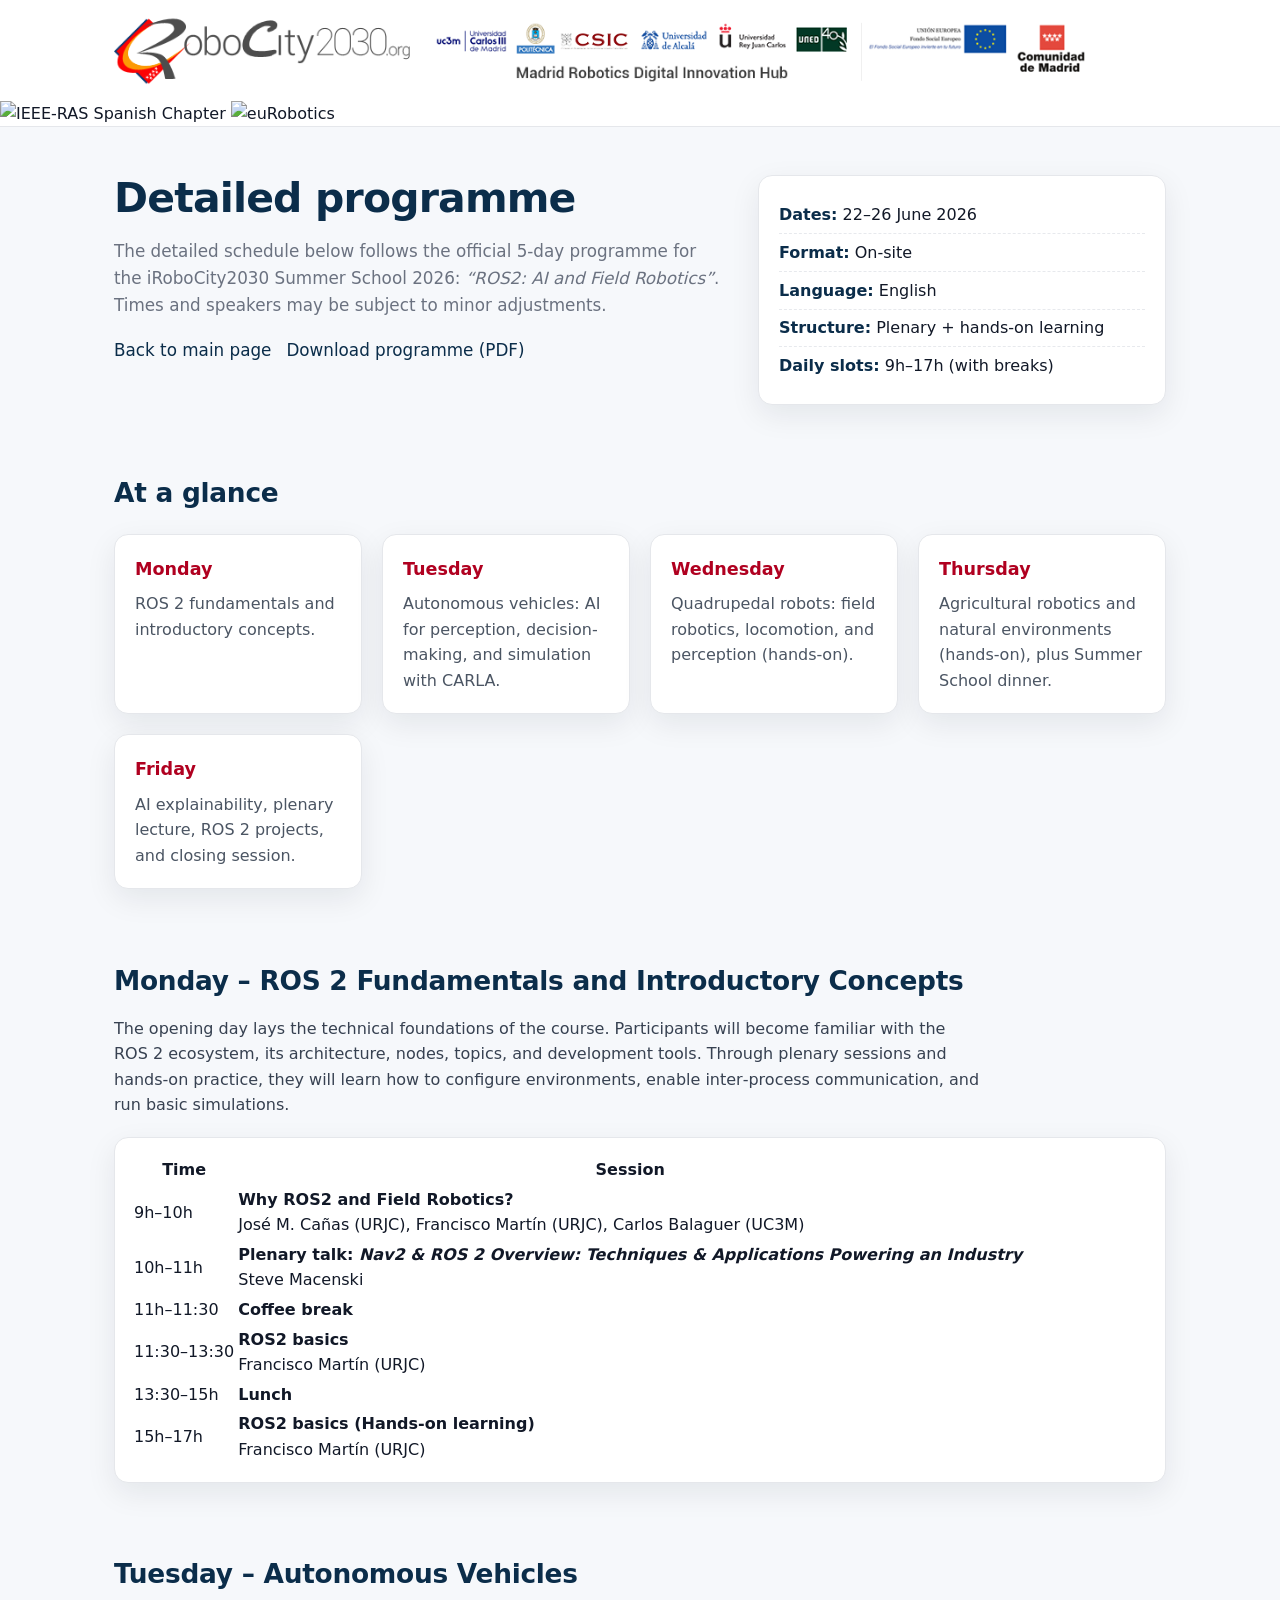
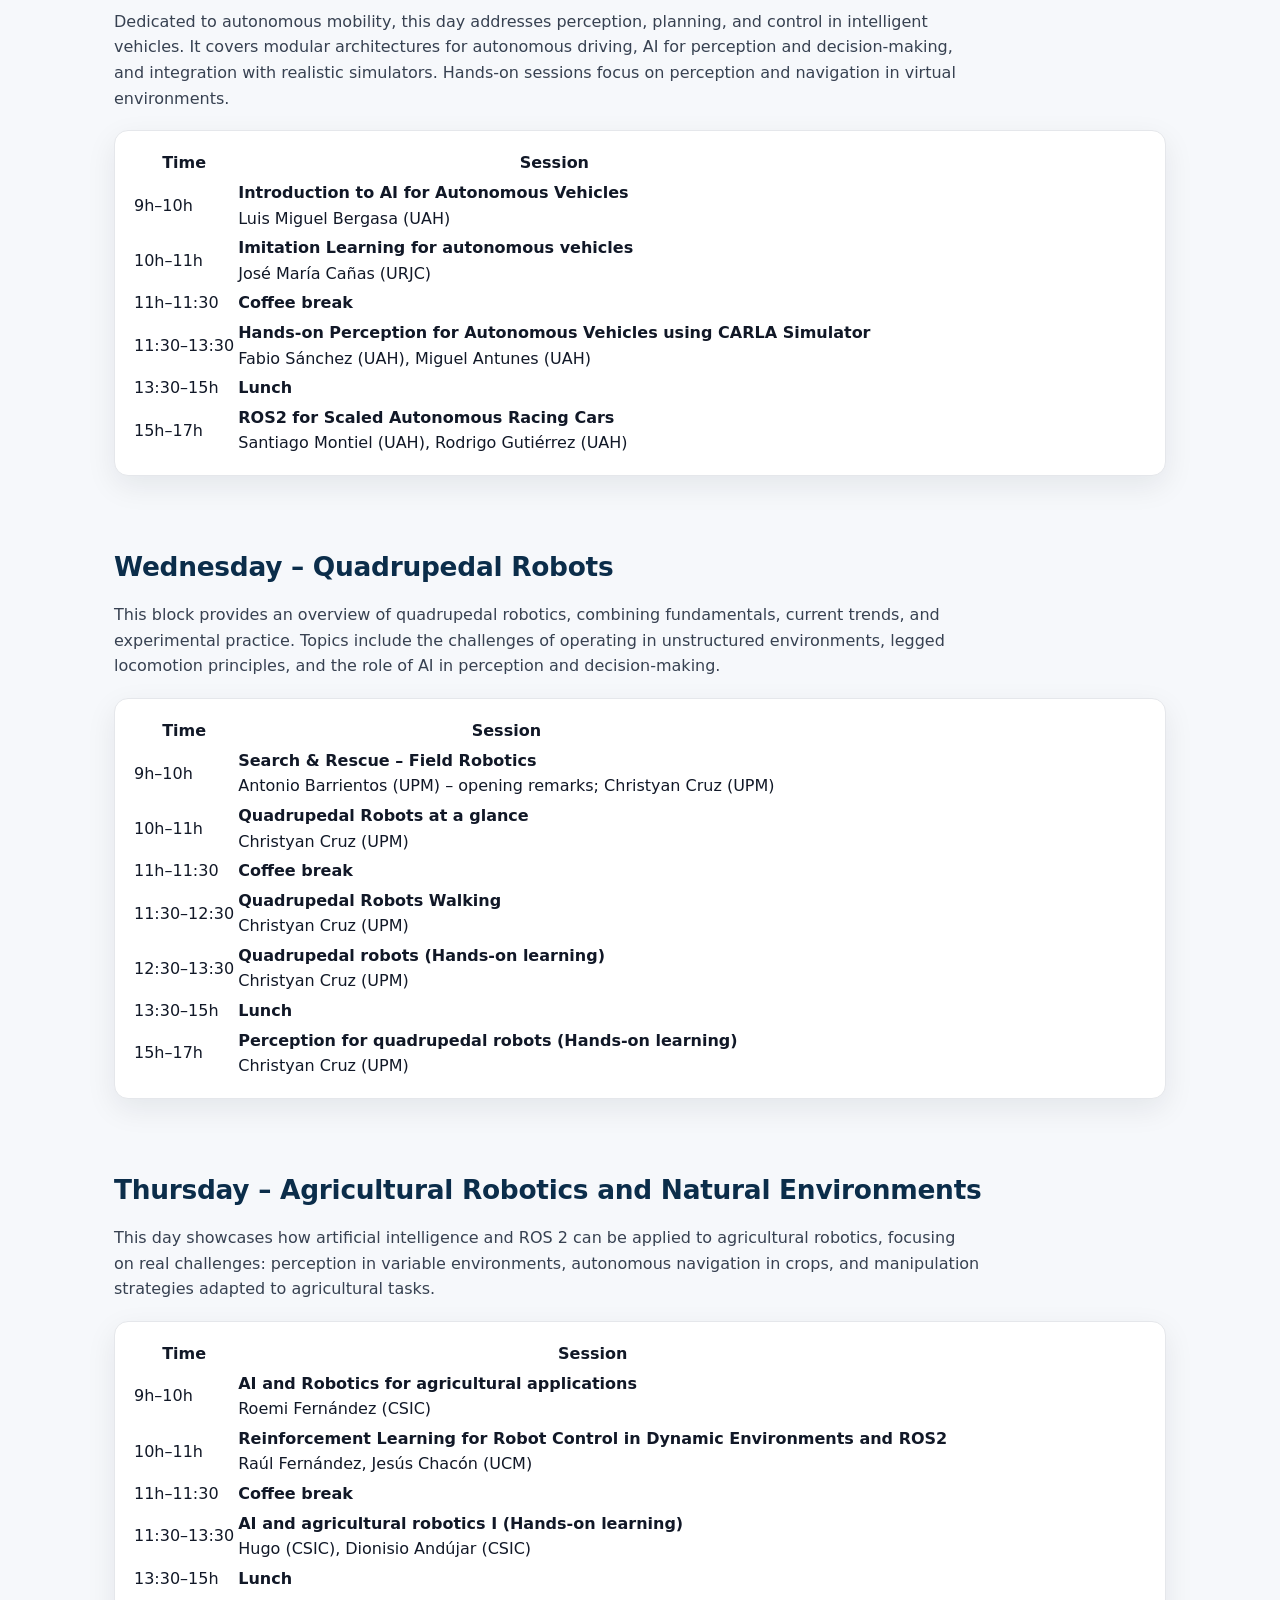
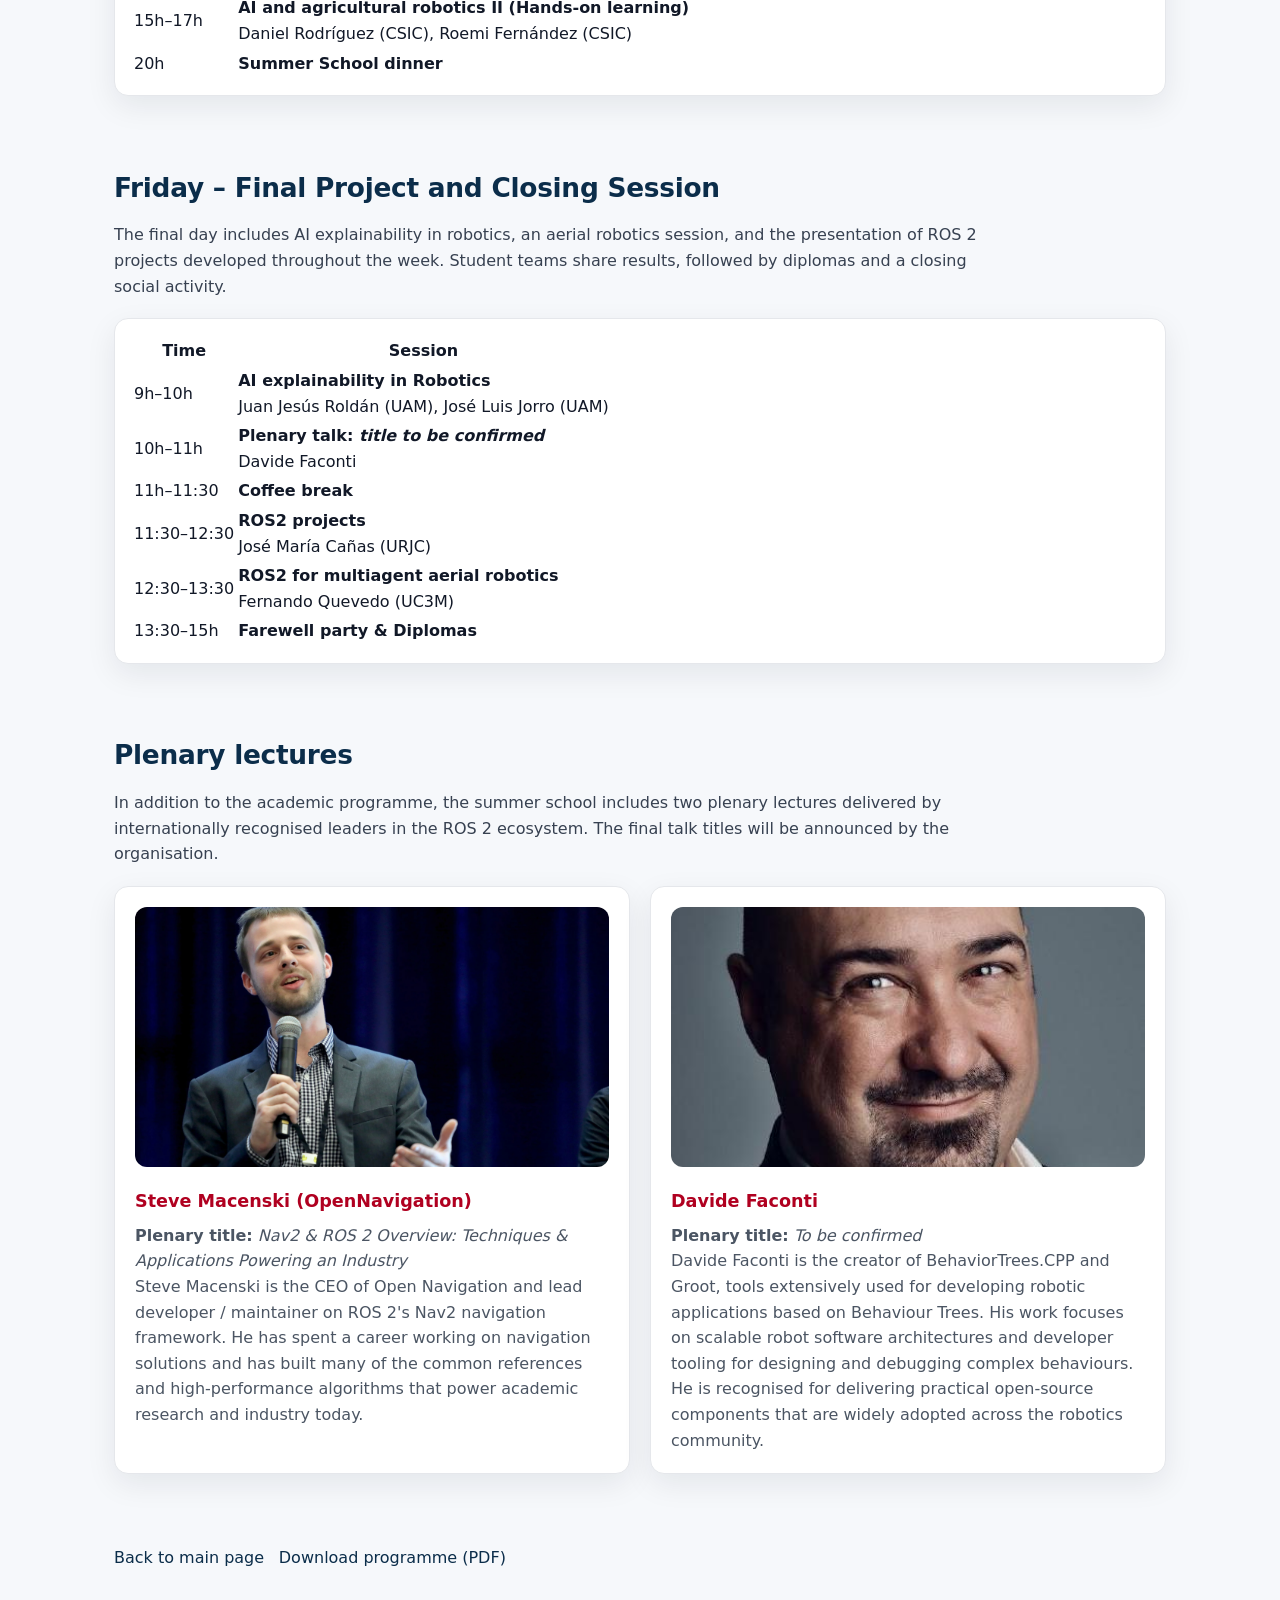
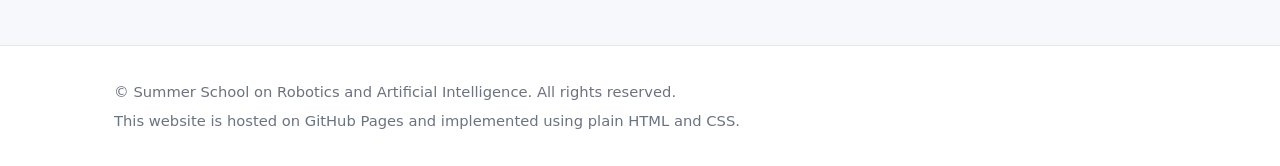
==== detailed_program.html @ fd0f62a0 "Merge pull request #2 from RaulFdzbis/main added Jesus Chacon instructor" ====
<!DOCTYPE html>
<html lang="en">
<head>
	<meta charset="utf-8" />
	<meta name="viewport" content="width=device-width, initial-scale=1" />
	<title>Detailed programme – Summer School</title>
	<meta name="description" content="Detailed programme for the iRoboCity2030 Summer School 2026 (22–26 June 2026): daily schedule, sessions and speakers." />
	<meta name="robots" content="index, follow" />

	<!-- SEO / Social sharing -->
	<link rel="canonical" href="https://www.robocity2030.org/RoboCity_ROS2_Summer_School_2026/detailed_program.html" />
	<meta property="og:type" content="website" />
	<meta property="og:locale" content="en_US" />
	<meta property="og:title" content="Detailed programme – iRoboCity2030 Summer School 2026" />
	<meta property="og:description" content="Daily schedule for 22–26 June 2026: ROS 2 fundamentals, autonomous vehicles, quadrupeds, agricultural robotics and closing projects." />
	<meta property="og:url" content="https://www.robocity2030.org/RoboCity_ROS2_Summer_School_2026/detailed_program.html" />
	<meta property="og:image" content="https://www.robocity2030.org/RoboCity_ROS2_Summer_School_2026/img/robocity2030.png" />

	<meta name="twitter:card" content="summary" />
	<meta name="twitter:title" content="Detailed programme – iRoboCity2030 Summer School 2026" />
	<meta name="twitter:description" content="Daily schedule and sessions for 22–26 June 2026." />
	<meta name="twitter:image" content="https://www.robocity2030.org/RoboCity_ROS2_Summer_School_2026/img/robocity2030.png" />
	<meta name="theme-color" content="#0b2d4a" />
	<link rel="stylesheet" href="styles.css" />
</head>

<body>

<header>
	<div class="header-inner">
		<img src="img/robocity2030.png" alt="iRoboCity2030 logo" />
		<img src="img/logos-header-test2_v3.png" alt="Institutional logos" />
	</div>
	<div class="header-partners" aria-label="Partner logos">
		<img src="img/logo-web-spanish-chapter.png" alt="IEEE-RAS Spanish Chapter" />
		<img src="img/euRobotics_logo.png" alt="euRobotics" />
	</div>
</header>

<main>
	<div class="hero">
		<div>
			<h1>Detailed programme</h1>
			<p>
				The detailed schedule below follows the official 5‑day programme for the iRoboCity2030 Summer School 2026: <em>“ROS2: AI and Field Robotics”</em>.
				Times and speakers may be subject to minor adjustments.
			</p>
			<p style="margin-top:1.1rem;">
				<a class="button" href="index.html" style="margin-right:0.6rem;">Back to main page</a>
				<a class="button" href="archives/iRoboCity-SummerSchool-Program.pdf" download>Download programme (PDF)</a>
			</p>
		</div>

		<div class="hero-card">
			<ul>
				<li><strong>Dates:</strong> 22–26 June 2026</li>
				<li><strong>Format:</strong> On‑site</li>
				<li><strong>Language:</strong> English</li>
				<li><strong>Structure:</strong> Plenary + hands‑on learning</li>
				<li><strong>Daily slots:</strong> 9h–17h (with breaks)</li>
			</ul>
		</div>
	</div>

	<section>
		<h2>At a glance</h2>
		<div class="grid" aria-label="Programme overview">
			<div class="card">
				<h3>Monday</h3>
				<p>ROS 2 fundamentals and introductory concepts.</p>
			</div>
			<div class="card">
				<h3>Tuesday</h3>
				<p>Autonomous vehicles: AI for perception, decision-making, and simulation with CARLA.</p>
			</div>
			<div class="card">
				<h3>Wednesday</h3>
				<p>Quadrupedal robots: field robotics, locomotion, and perception (hands‑on).</p>
			</div>
			<div class="card">
				<h3>Thursday</h3>
				<p>Agricultural robotics and natural environments (hands‑on), plus Summer School dinner.</p>
			</div>
			<div class="card">
				<h3>Friday</h3>
				<p>AI explainability, plenary lecture, ROS 2 projects, and closing session.</p>
			</div>
		</div>
	</section>

	<section id="monday">
		<h2>Monday – ROS 2 Fundamentals and Introductory Concepts</h2>
		<p>
			The opening day lays the technical foundations of the course. Participants will become familiar with the ROS 2 ecosystem, its architecture, nodes,
			topics, and development tools. Through plenary sessions and hands‑on practice, they will learn how to configure environments, enable inter‑process
			communication, and run basic simulations.
		</p>

		<div class="card" style="margin-top:1.2rem; padding:1rem;">
			<table class="schedule" aria-label="Monday schedule">
				<thead>
					<tr>
						<th scope="col">Time</th>
						<th scope="col">Session</th>
					</tr>
				</thead>
				<tbody>
					<tr>
						<td class="time">9h–10h</td>
						<td>
							<strong>Why ROS2 and Field Robotics?</strong>
							<div class="meta">José M. Cañas (URJC), Francisco Martín (URJC), Carlos Balaguer (UC3M)</div>
						</td>
					</tr>
					<tr>
						<td class="time">10h–11h</td>
						<td>
							<strong>Plenary talk: <em>Nav2 &amp; ROS 2 Overview: Techniques &amp; Applications Powering an Industry</em></strong>
							<div class="meta">Steve Macenski</div>
						</td>
					</tr>
					<tr>
						<td class="time">11h–11:30</td>
						<td><strong>Coffee break</strong></td>
					</tr>
					<tr>
						<td class="time">11:30–13:30</td>
						<td>
							<strong>ROS2 basics</strong>
							<div class="meta">Francisco Martín (URJC)</div>
						</td>
					</tr>
					<tr>
						<td class="time">13:30–15h</td>
						<td><strong>Lunch</strong></td>
					</tr>
					<tr>
						<td class="time">15h–17h</td>
						<td>
							<strong>ROS2 basics (Hands‑on learning)</strong>
							<div class="meta">Francisco Martín (URJC)</div>
						</td>
					</tr>
				</tbody>
			</table>
		</div>
	</section>

	<section id="tuesday">
		<h2>Tuesday – Autonomous Vehicles</h2>
		<p>
			Dedicated to autonomous mobility, this day addresses perception, planning, and control in intelligent vehicles. It covers modular architectures
			for autonomous driving, AI for perception and decision‑making, and integration with realistic simulators. Hands‑on sessions focus on perception and
			navigation in virtual environments.
		</p>

		<div class="card" style="margin-top:1.2rem; padding:1rem;">
			<table class="schedule" aria-label="Tuesday schedule">
				<thead>
					<tr>
						<th scope="col">Time</th>
						<th scope="col">Session</th>
					</tr>
				</thead>
				<tbody>
					<tr>
						<td class="time">9h–10h</td>
						<td>
							<strong>Introduction to AI for Autonomous Vehicles</strong>
							<div class="meta">Luis Miguel Bergasa (UAH)</div>
						</td>
					</tr>
					<tr>
						<td class="time">10h–11h</td>
						<td>
							<strong>Imitation Learning for autonomous vehicles</strong>
							<div class="meta">José María Cañas (URJC)</div>
						</td>
					</tr>
					<tr>
						<td class="time">11h–11:30</td>
						<td><strong>Coffee break</strong></td>
					</tr>
					<tr>
						<td class="time">11:30–13:30</td>
						<td>
							<strong>Hands‑on Perception for Autonomous Vehicles using CARLA Simulator</strong>
							<div class="meta">Fabio Sánchez (UAH), Miguel Antunes (UAH)</div>
						</td>
					</tr>
					<tr>
						<td class="time">13:30–15h</td>
						<td><strong>Lunch</strong></td>
					</tr>
					<tr>
						<td class="time">15h–17h</td>
						<td>
							<strong>ROS2 for Scaled Autonomous Racing Cars</strong>
							<div class="meta">Santiago Montiel (UAH), Rodrigo Gutiérrez (UAH)</div>
						</td>
					</tr>
				</tbody>
			</table>
		</div>
	</section>

	<section id="wednesday">
		<h2>Wednesday – Quadrupedal Robots</h2>
		<p>
			This block provides an overview of quadrupedal robotics, combining fundamentals, current trends, and experimental practice. Topics include the
			challenges of operating in unstructured environments, legged locomotion principles, and the role of AI in perception and decision‑making.
		</p>

		<div class="card" style="margin-top:1.2rem; padding:1rem;">
			<table class="schedule" aria-label="Wednesday schedule">
				<thead>
					<tr>
						<th scope="col">Time</th>
						<th scope="col">Session</th>
					</tr>
				</thead>
				<tbody>
					<tr>
						<td class="time">9h–10h</td>
						<td>
							<strong>Search &amp; Rescue – Field Robotics</strong>
							<div class="meta">Antonio Barrientos (UPM) – opening remarks; Christyan Cruz (UPM)</div>
						</td>
					</tr>
					<tr>
						<td class="time">10h–11h</td>
						<td>
							<strong>Quadrupedal Robots at a glance</strong>
							<div class="meta">Christyan Cruz (UPM)</div>
						</td>
					</tr>
					<tr>
						<td class="time">11h–11:30</td>
						<td><strong>Coffee break</strong></td>
					</tr>
					<tr>
						<td class="time">11:30–12:30</td>
						<td>
							<strong>Quadrupedal Robots Walking</strong>
							<div class="meta">Christyan Cruz (UPM)</div>
						</td>
					</tr>
					<tr>
						<td class="time">12:30–13:30</td>
						<td>
							<strong>Quadrupedal robots (Hands‑on learning)</strong>
							<div class="meta">Christyan Cruz (UPM)</div>
						</td>
					</tr>
					<tr>
						<td class="time">13:30–15h</td>
						<td><strong>Lunch</strong></td>
					</tr>
					<tr>
						<td class="time">15h–17h</td>
						<td>
							<strong>Perception for quadrupedal robots (Hands‑on learning)</strong>
							<div class="meta">Christyan Cruz (UPM)</div>
						</td>
					</tr>
				</tbody>
			</table>
		</div>
	</section>

	<section id="thursday">
		<h2>Thursday – Agricultural Robotics and Natural Environments</h2>
		<p>
			This day showcases how artificial intelligence and ROS 2 can be applied to agricultural robotics, focusing on real challenges: perception in variable
			environments, autonomous navigation in crops, and manipulation strategies adapted to agricultural tasks.
		</p>

		<div class="card" style="margin-top:1.2rem; padding:1rem;">
			<table class="schedule" aria-label="Thursday schedule">
				<thead>
					<tr>
						<th scope="col">Time</th>
						<th scope="col">Session</th>
					</tr>
				</thead>
				<tbody>
					<tr>
						<td class="time">9h–10h</td>
						<td>
							<strong>AI and Robotics for agricultural applications</strong>
							<div class="meta">Roemi Fernández (CSIC)</div>
						</td>
					</tr>
					<tr>
						<td class="time">10h–11h</td>
						<td>
							<strong>Reinforcement Learning for Robot Control in Dynamic Environments and ROS2</strong>
							<div class="meta">Raúl Fernández, Jesús Chacón (UCM)</div>
						</td>
					</tr>
					<tr>
						<td class="time">11h–11:30</td>
						<td><strong>Coffee break</strong></td>
					</tr>
					<tr>
						<td class="time">11:30–13:30</td>
						<td>
							<strong>AI and agricultural robotics I (Hands‑on learning)</strong>
							<div class="meta">Hugo (CSIC), Dionisio Andújar (CSIC)</div>
						</td>
					</tr>
					<tr>
						<td class="time">13:30–15h</td>
						<td><strong>Lunch</strong></td>
					</tr>
					<tr>
						<td class="time">15h–17h</td>
						<td>
							<strong>AI and agricultural robotics II (Hands‑on learning)</strong>
							<div class="meta">Daniel Rodríguez (CSIC), Roemi Fernández (CSIC)</div>
						</td>
					</tr>
					<tr>
						<td class="time">20h</td>
						<td><strong>Summer School dinner</strong></td>
					</tr>
				</tbody>
			</table>
		</div>
	</section>

	<section id="friday">
		<h2>Friday – Final Project and Closing Session</h2>
		<p>
			The final day includes AI explainability in robotics, an aerial robotics session, and the presentation of ROS 2 projects developed throughout the week.
			Student teams share results, followed by diplomas and a closing social activity.
		</p>

		<div class="card" style="margin-top:1.2rem; padding:1rem;">
			<table class="schedule" aria-label="Friday schedule">
				<thead>
					<tr>
						<th scope="col">Time</th>
						<th scope="col">Session</th>
					</tr>
				</thead>
				<tbody>
					<tr>
						<td class="time">9h–10h</td>
						<td>
							<strong>AI explainability in Robotics</strong>
							<div class="meta">Juan Jesús Roldán (UAM), José Luis Jorro (UAM)</div>
						</td>
					</tr>
					<tr>
						<td class="time">10h–11h</td>
						<td>
							<strong>Plenary talk: <em>title to be confirmed</em></strong>
							<div class="meta">Davide Faconti</div>
						</td>
					</tr>
					<tr>
						<td class="time">11h–11:30</td>
						<td><strong>Coffee break</strong></td>
					</tr>
					<tr>
						<td class="time">11:30–12:30</td>
						<td>
							<strong>ROS2 projects</strong>
							<div class="meta">José María Cañas (URJC)</div>
						</td>
					</tr>
					<tr>
						<td class="time">12:30–13:30</td>
						<td>
							<strong>ROS2 for multiagent aerial robotics</strong>
							<div class="meta">Fernando Quevedo (UC3M)</div>
						</td>
					</tr>
					<tr>
						<td class="time">13:30–15h</td>
						<td><strong>Farewell party &amp; Diplomas</strong></td>
					</tr>
				</tbody>
			</table>
		</div>
	</section>

	<section>
		<h2>Plenary lectures</h2>
		<p>
			In addition to the academic programme, the summer school includes two plenary lectures delivered by internationally recognised leaders in the ROS 2 ecosystem.
			The final talk titles will be announced by the organisation.
		</p>

		<div class="grid" aria-label="Plenary speakers">
			<div class="card">
				<img src="img/steve_macenski.webp" alt="Steve Macenski" style="width:100%; max-height:260px; object-fit:cover; border-radius:12px; margin-bottom:0.75rem;" />
				<h3>Steve Macenski (OpenNavigation)</h3>
				<p>
					<strong>Plenary title:</strong> <em>Nav2 &amp; ROS 2 Overview: Techniques &amp; Applications Powering an Industry</em><br />
					Steve Macenski is the CEO of Open Navigation and lead developer / maintainer on ROS 2's Nav2 navigation framework. He has spent a career working on navigation solutions and has built many of the common references and high-performance algorithms that power academic research and industry today.
				</p>
			</div>

			<div class="card">
				<img src="img/davide_faconti.jpeg" alt="Davide Faconti" style="width:100%; max-height:260px; object-fit:cover; border-radius:12px; margin-bottom:0.75rem;" />
				<h3>Davide Faconti</h3>
				<p>
					<strong>Plenary title:</strong> <em>To be confirmed</em><br />
					Davide Faconti is the creator of BehaviorTrees.CPP and Groot, tools extensively used for developing robotic applications based on Behaviour Trees.
					His work focuses on scalable robot software architectures and developer tooling for designing and debugging complex behaviours.
					He is recognised for delivering practical open-source components that are widely adopted across the robotics community.
				</p>
			</div>
		</div>
	</section>

	<section>
		<p>
			<a class="button" href="index.html" style="margin-right:0.6rem;">Back to main page</a>
			<a class="button" href="archives/iRoboCity-SummerSchool-Program.pdf" download>Download programme (PDF)</a>
		</p>
	</section>

</main>

<footer>
	<div class="footer-inner">
		<p>
			© Summer School on Robotics and Artificial Intelligence. All rights reserved.
		</p>
		<p>
			This website is hosted on GitHub Pages and implemented using plain HTML and CSS.
		</p>
	</div>
</footer>

</body>
</html>
---- styles.css ----
:root {
  --primary: #0b2d4a;   /* navy */
  --secondary: #b00020; /* institutional red accent */
  --bg: #f6f8fb;
  --text: #111827;
  --muted: #6b7280;
  --card: #ffffff;
  --border: #e5e7eb;
  --shadow: 0 10px 30px rgba(17, 24, 39, 0.08);
  --radius: 14px;
  --maxw: 1100px;
}

* { box-sizing: border-box; }

html, body { height: 100%; }

body {
  margin: 0;
  font-family: ui-sans-serif, system-ui, -apple-system, "Segoe UI", Roboto, Helvetica, Arial,
               "Apple Color Emoji", "Segoe UI Emoji";
  color: var(--text);
  background: var(--bg);
  line-height: 1.6;
}

a { color: var(--primary); text-decoration: none; }
a:hover { text-decoration: underline; }

header {
  background: #ffffff;
  border-bottom: 1px solid var(--border);
}

.header-inner {
  max-width: var(--maxw);
  margin: 0 auto;
  padding: 0.9rem 1.5rem;
  display: flex;
  align-items: center;
  gap: 1.25rem;
}

.header-inner img {
  max-height: 72px;
  width: auto;
  display: block;
}

main {
  max-width: var(--maxw);
  margin: 0 auto;
}

.hero {
  padding: 3rem 1.5rem 2rem 1.5rem;
  display: grid;
  grid-template-columns: 1.2fr 0.8fr;
  gap: 2rem;
  align-items: start;
}

.hero h1 {
  font-size: clamp(2.0rem, 3.2vw, 2.6rem);
  line-height: 1.15;
  margin: 0 0 1rem 0;
  color: var(--primary);
  letter-spacing: -0.02em;
}

.hero p {
  margin: 0;
  font-size: 1.05rem;
  color: var(--muted);
  max-width: 60ch;
}

.hero-card {
  background: var(--card);
  border: 1px solid var(--border);
  border-radius: var(--radius);
  padding: 1.25rem 1.25rem;
  box-shadow: var(--shadow);
}

.hero-card ul {
  list-style: none;
  padding: 0;
  margin: 0;
}

.hero-card li {
  padding: 0.35rem 0;
  border-bottom: 1px dashed rgba(229, 231, 235, 0.9);
}

.hero-card li:last-child { border-bottom: none; }

.hero-card strong { color: var(--primary); }

section {
  padding: 2.2rem 1.5rem;
}

section h2 {
  font-size: 1.65rem;
  margin: 0 0 0.85rem 0;
  color: var(--primary);
  letter-spacing: -0.01em;
}

section p {
  margin: 0;
  color: #374151;
  max-width: 85ch;
}

.grid {
  margin-top: 1.2rem;
  display: grid;
  grid-template-columns: repeat(auto-fit, minmax(240px, 1fr));
  gap: 1.25rem;
}

.card {
  background: var(--card);
  border: 1px solid var(--border);
  border-radius: var(--radius);
  padding: 1.25rem;
  box-shadow: var(--shadow);
}

.card h3 {
  margin: 0 0 0.5rem 0;
  color: var(--secondary);
  font-size: 1.1rem;
}

.card p {
  margin: 0;
  color: #4b5563;
}

footer {
  background: #ffffff;
  border-top: 1px solid var(--border);
  margin-top: 2.5rem;
}

.footer-inner {
  max-width: var(--maxw);
  margin: 0 auto;
  padding: 1.75rem 1.5rem;
  font-size: 0.92rem;
  color: var(--muted);
}

.footer-inner p { margin: 0.35rem 0; }

@media (max-width: 900px) {
  .hero { grid-template-columns: 1fr; }
  .header-inner { flex-wrap: wrap; }
  .header-inner img { max-height: 60px; }
}

.instructors-grid {
  grid-template-columns: repeat(auto-fit, minmax(210px, 1fr));
}

.instructor-card {
  padding: 1rem;
}

.instructor-photo {
  width: 100%;
  max-height: 180px;
  object-fit: cover;
  border-radius: 12px;
  margin-bottom: 0.6rem;
  display: block;
}

.instructor-name {
  margin: 0 0 0.25rem 0;
  font-size: 1.05rem;
}

.instructor-affiliation {
  margin: 0 0 0.4rem 0;
  color: var(--muted);
  font-size: 0.95rem;
}

.instructor-desc {
  margin: 0;
  font-size: 0.95rem;
}
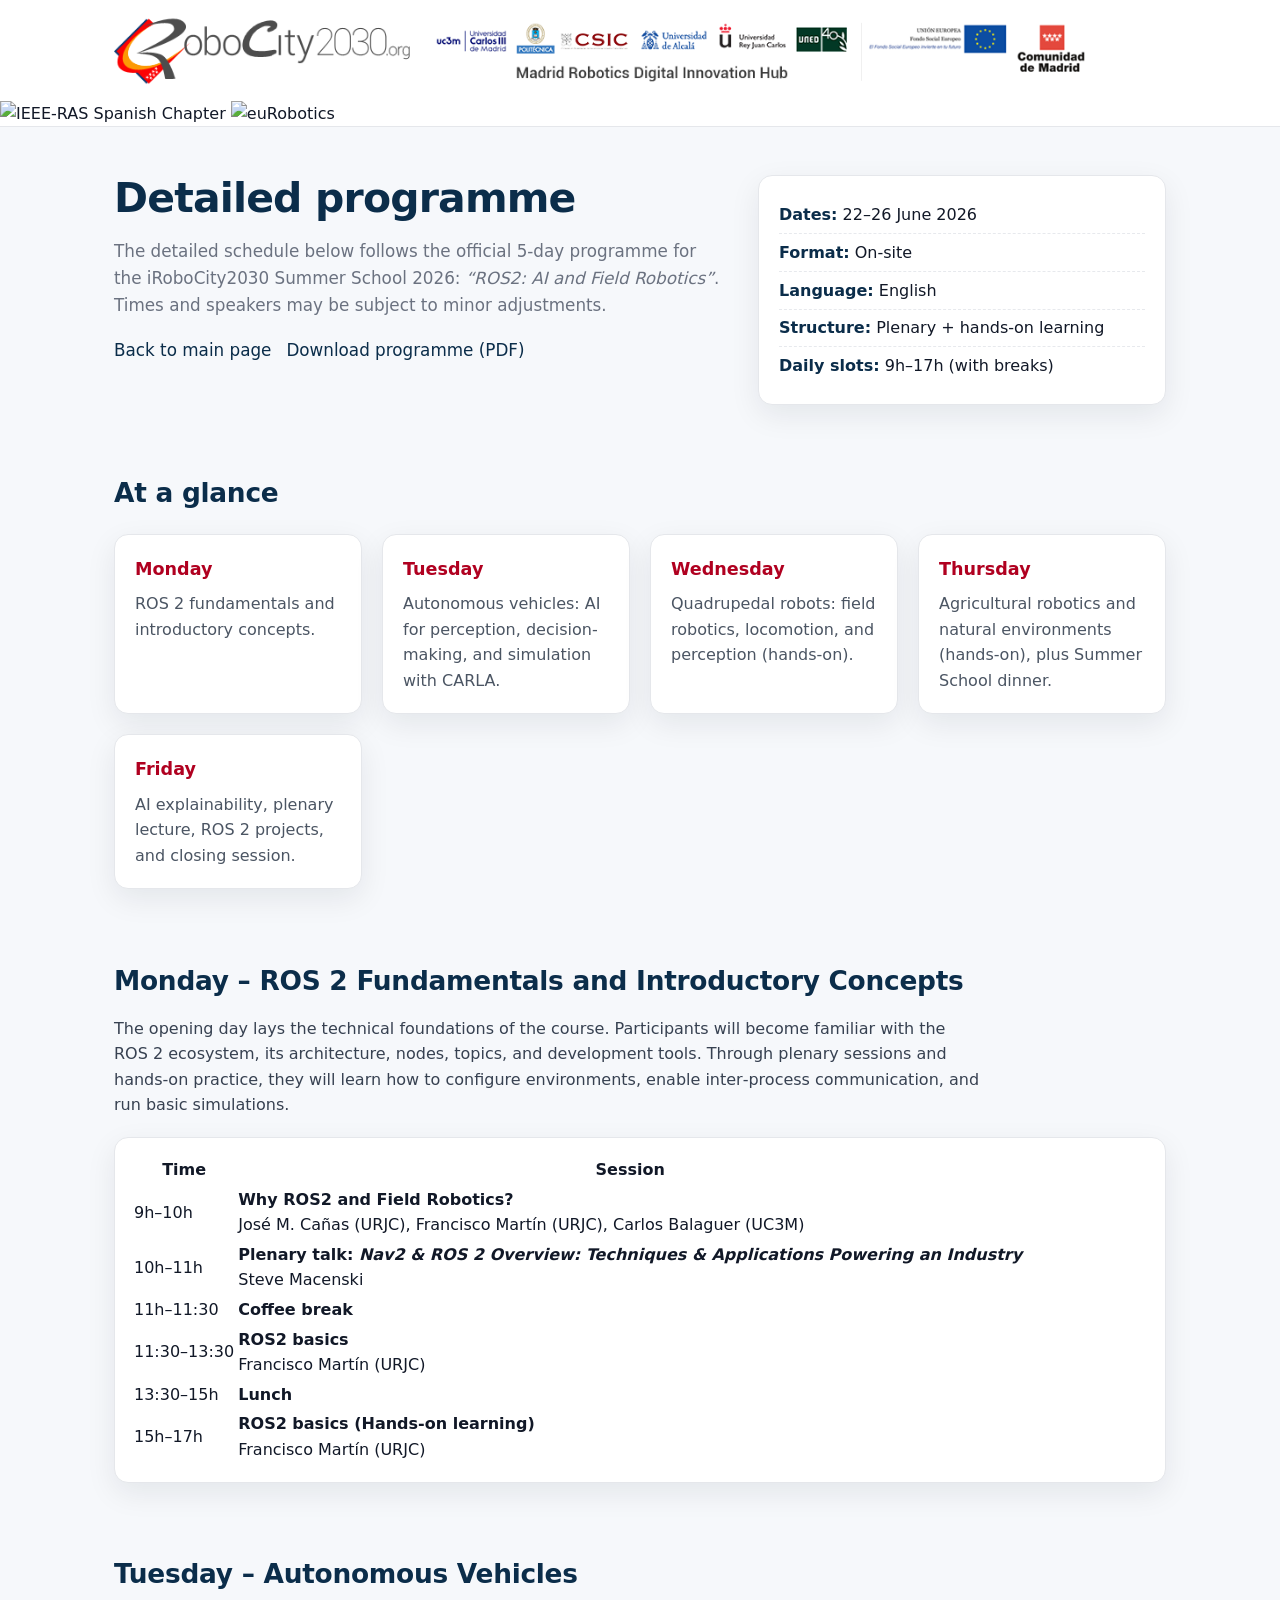
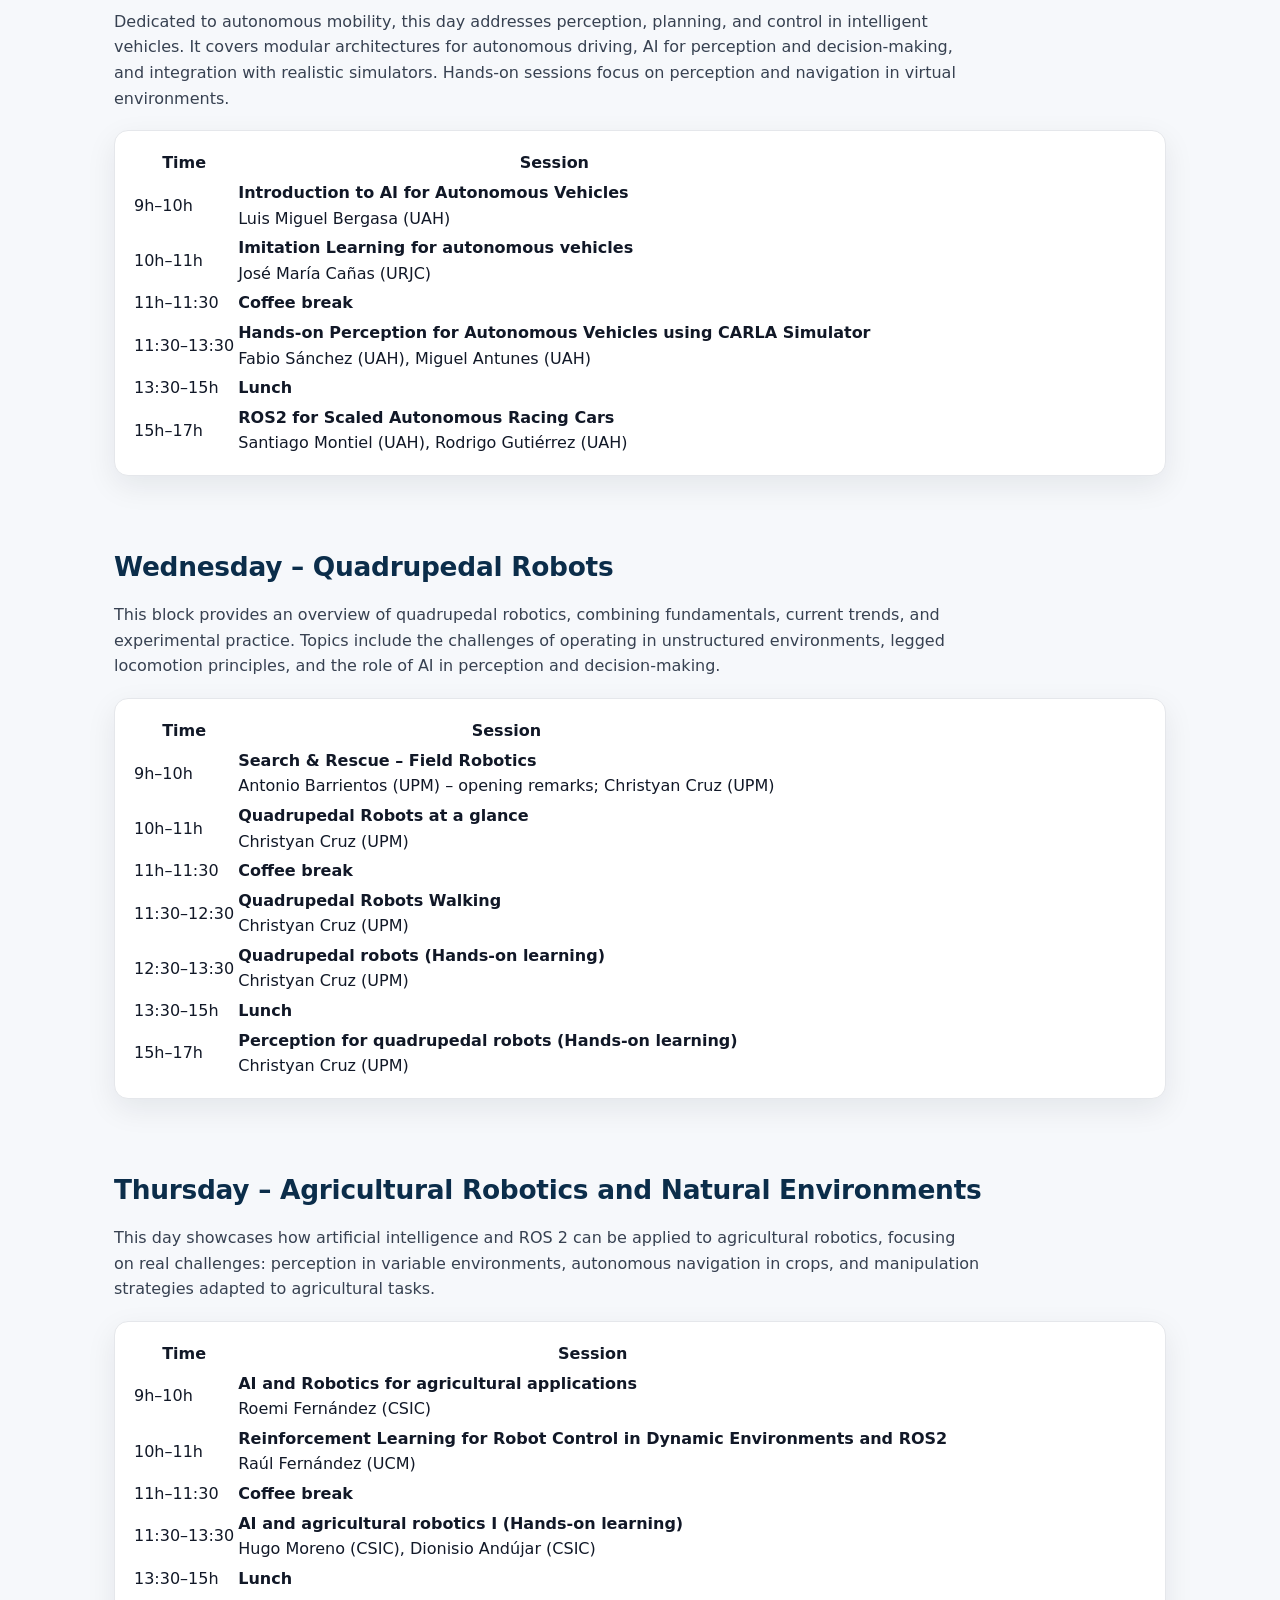
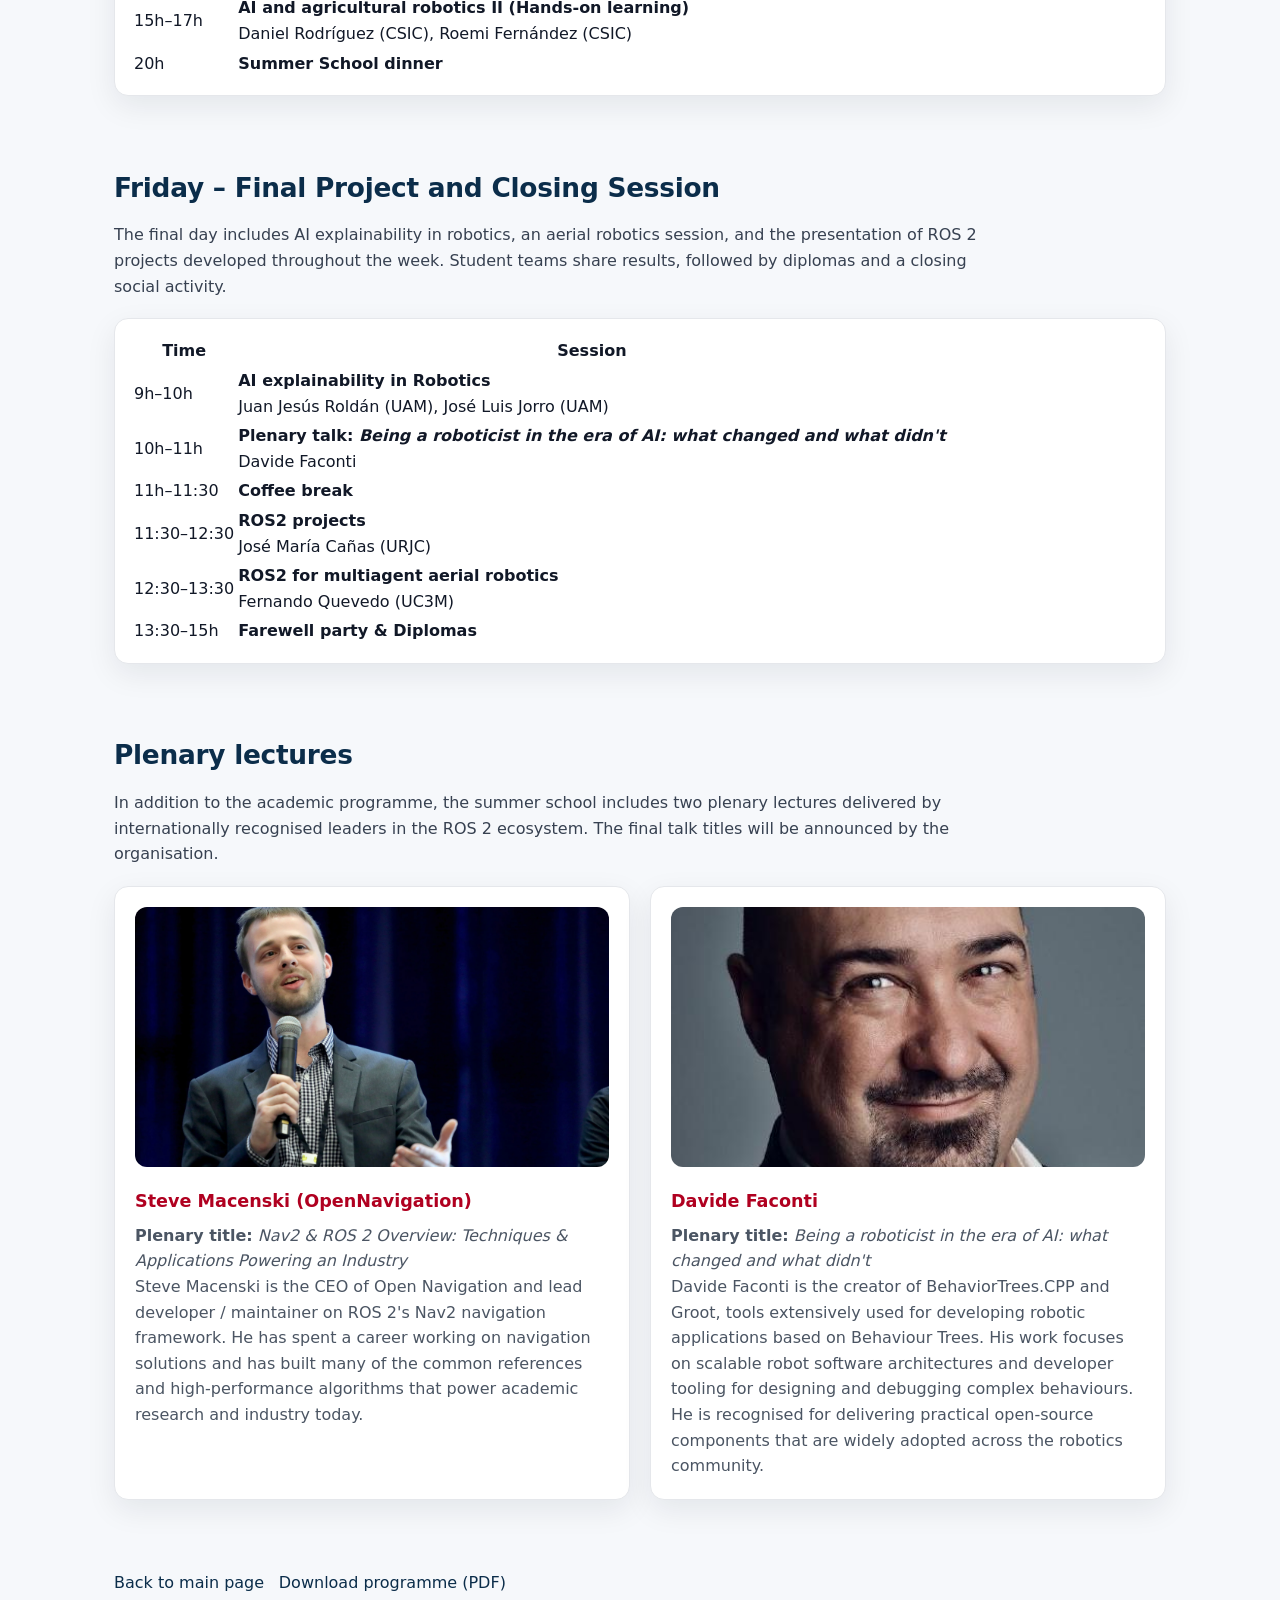
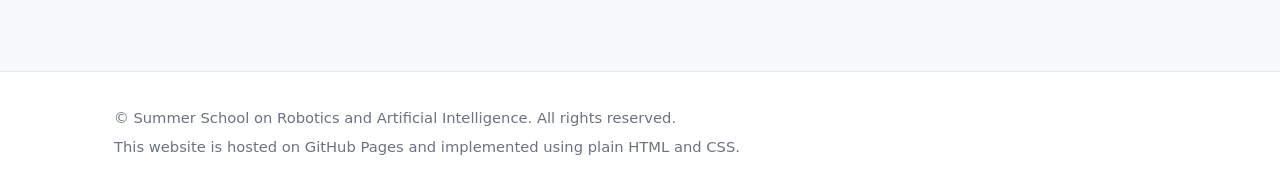
==== commit 2bec8291: "Minor fixxes Signed-off-by: Francisco Martín Rico <fmrico@gmail.com>" ====
--- a/detailed_program.html
+++ b/detailed_program.html
@@ -295,7 +295,7 @@
 						<td class="time">10h–11h</td>
 						<td>
 							<strong>Reinforcement Learning for Robot Control in Dynamic Environments and ROS2</strong>
-							<div class="meta">Raúl Fernández, Jesús Chacón (UCM)</div>
+							<div class="meta">Raúl Fernández (UCM)</div>
 						</td>
 					</tr>
 					<tr>
@@ -306,7 +306,7 @@
 						<td class="time">11:30–13:30</td>
 						<td>
 							<strong>AI and agricultural robotics I (Hands‑on learning)</strong>
-							<div class="meta">Hugo (CSIC), Dionisio Andújar (CSIC)</div>
+							<div class="meta">Hugo Moreno (CSIC), Dionisio Andújar (CSIC)</div>
 						</td>
 					</tr>
 					<tr>
@@ -355,7 +355,7 @@
 					<tr>
 						<td class="time">10h–11h</td>
 						<td>
-							<strong>Plenary talk: <em>title to be confirmed</em></strong>
+							<strong>Plenary talk: <em>Being a roboticist in the era of AI: what changed and what didn&#39;t</em></strong>
 							<div class="meta">Davide Faconti</div>
 						</td>
 					</tr>
@@ -407,7 +407,7 @@
 				<img src="img/davide_faconti.jpeg" alt="Davide Faconti" style="width:100%; max-height:260px; object-fit:cover; border-radius:12px; margin-bottom:0.75rem;" />
 				<h3>Davide Faconti</h3>
 				<p>
-					<strong>Plenary title:</strong> <em>To be confirmed</em><br />
+					<strong>Plenary title:</strong> <em>Being a roboticist in the era of AI: what changed and what didn&#39;t</em><br />
 					Davide Faconti is the creator of BehaviorTrees.CPP and Groot, tools extensively used for developing robotic applications based on Behaviour Trees.
 					His work focuses on scalable robot software architectures and developer tooling for designing and debugging complex behaviours.
 					He is recognised for delivering practical open-source components that are widely adopted across the robotics community.
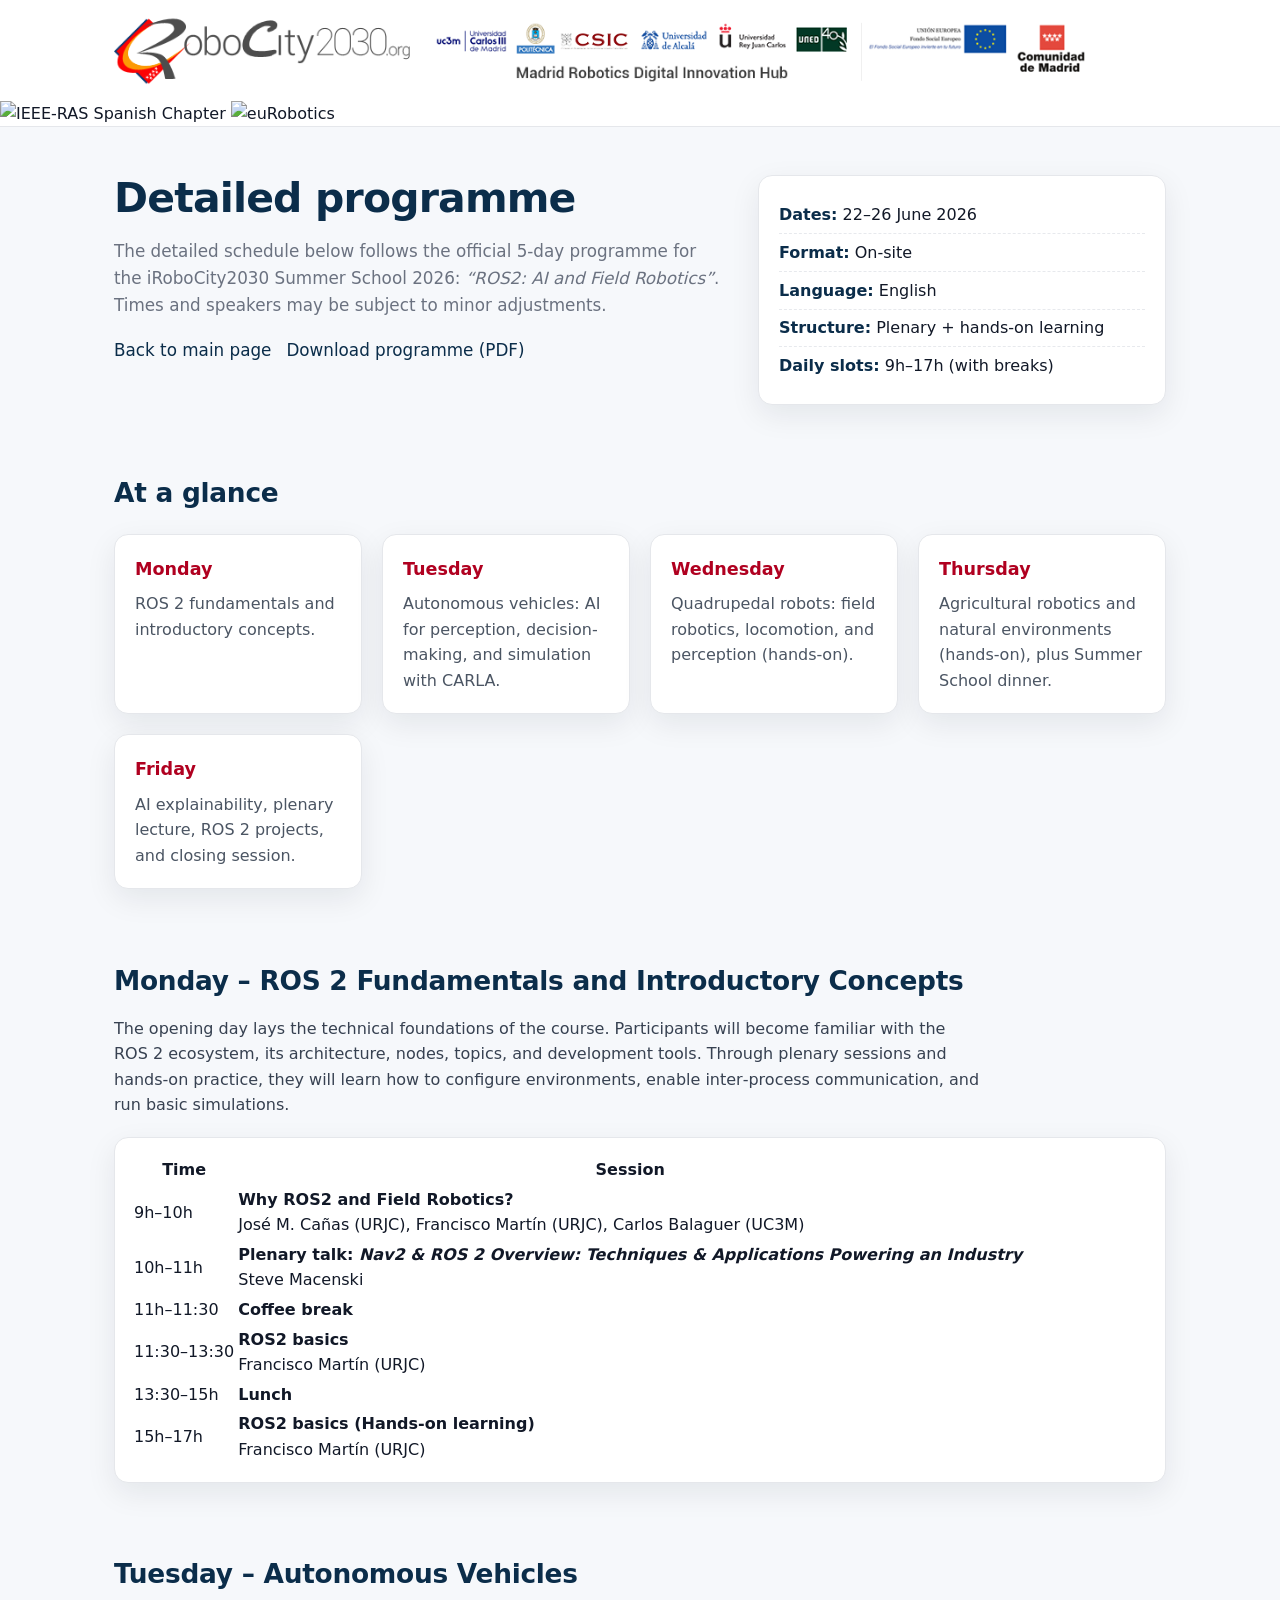
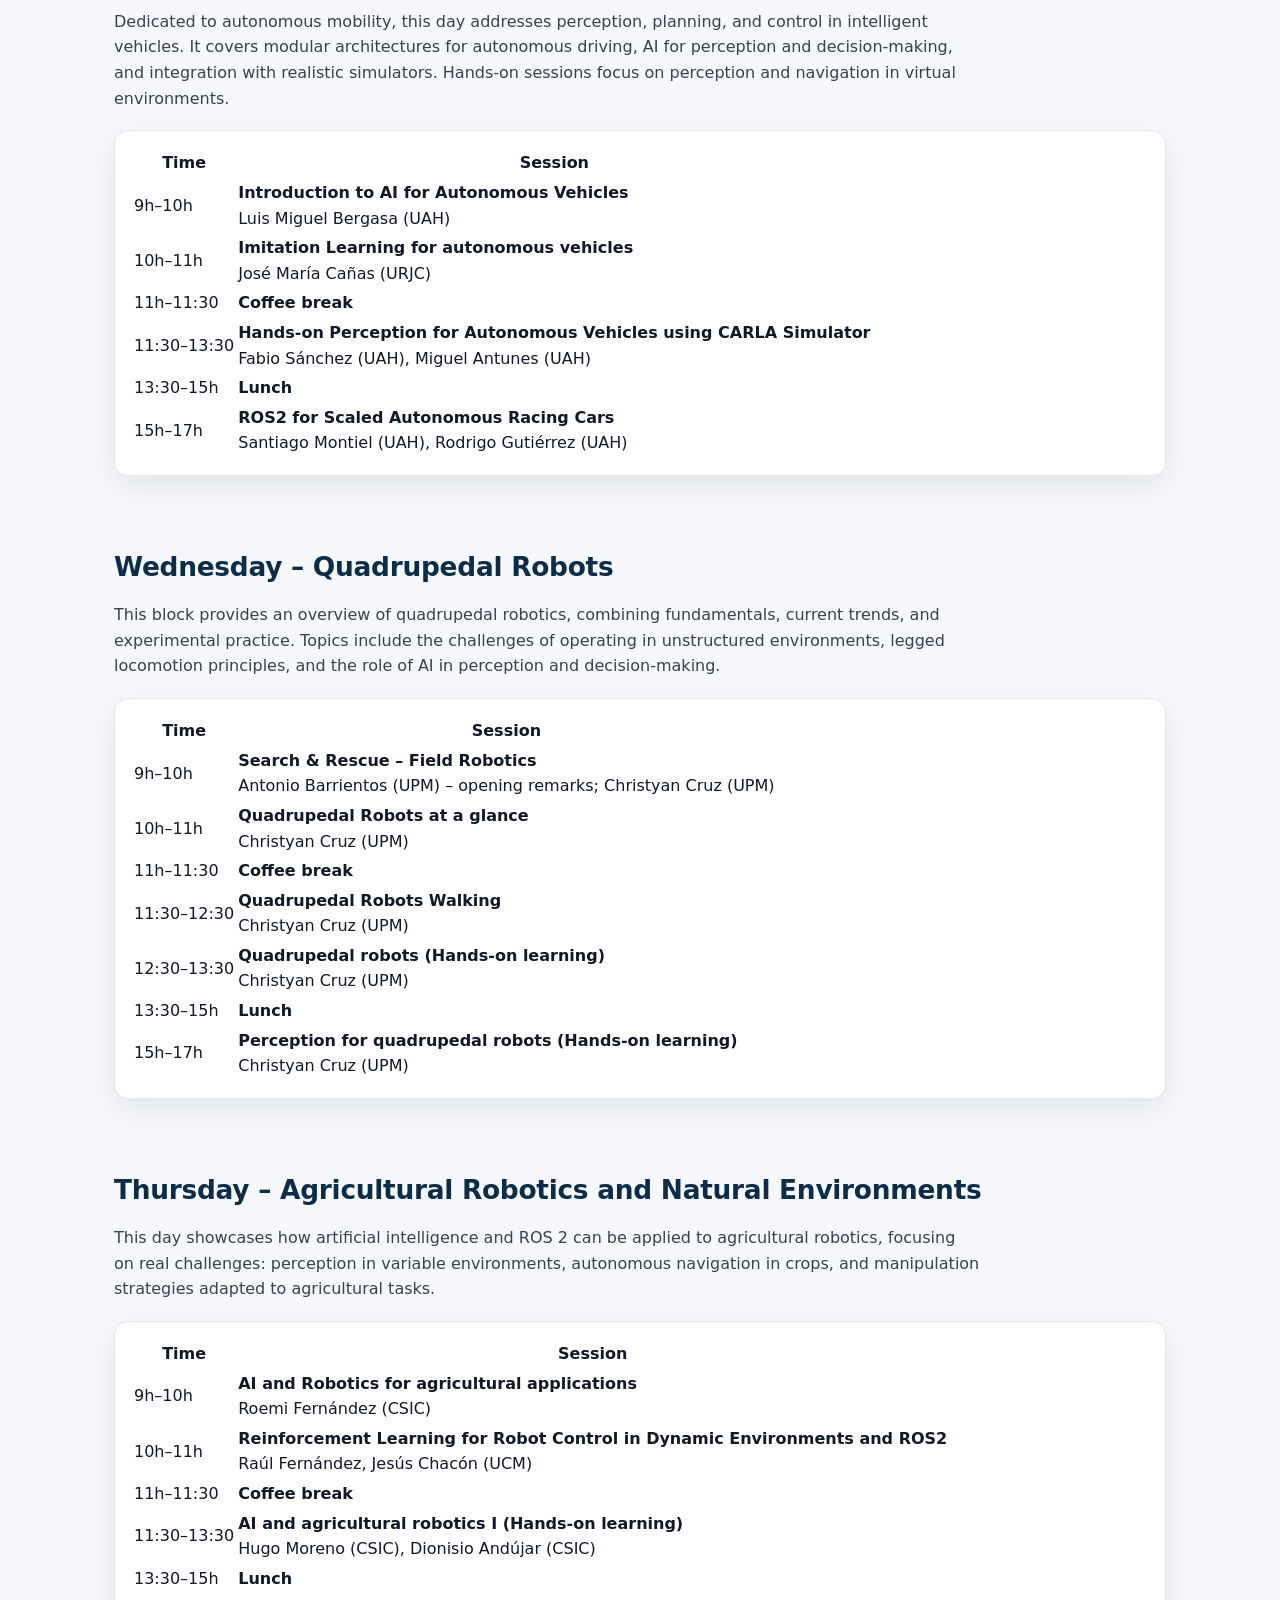
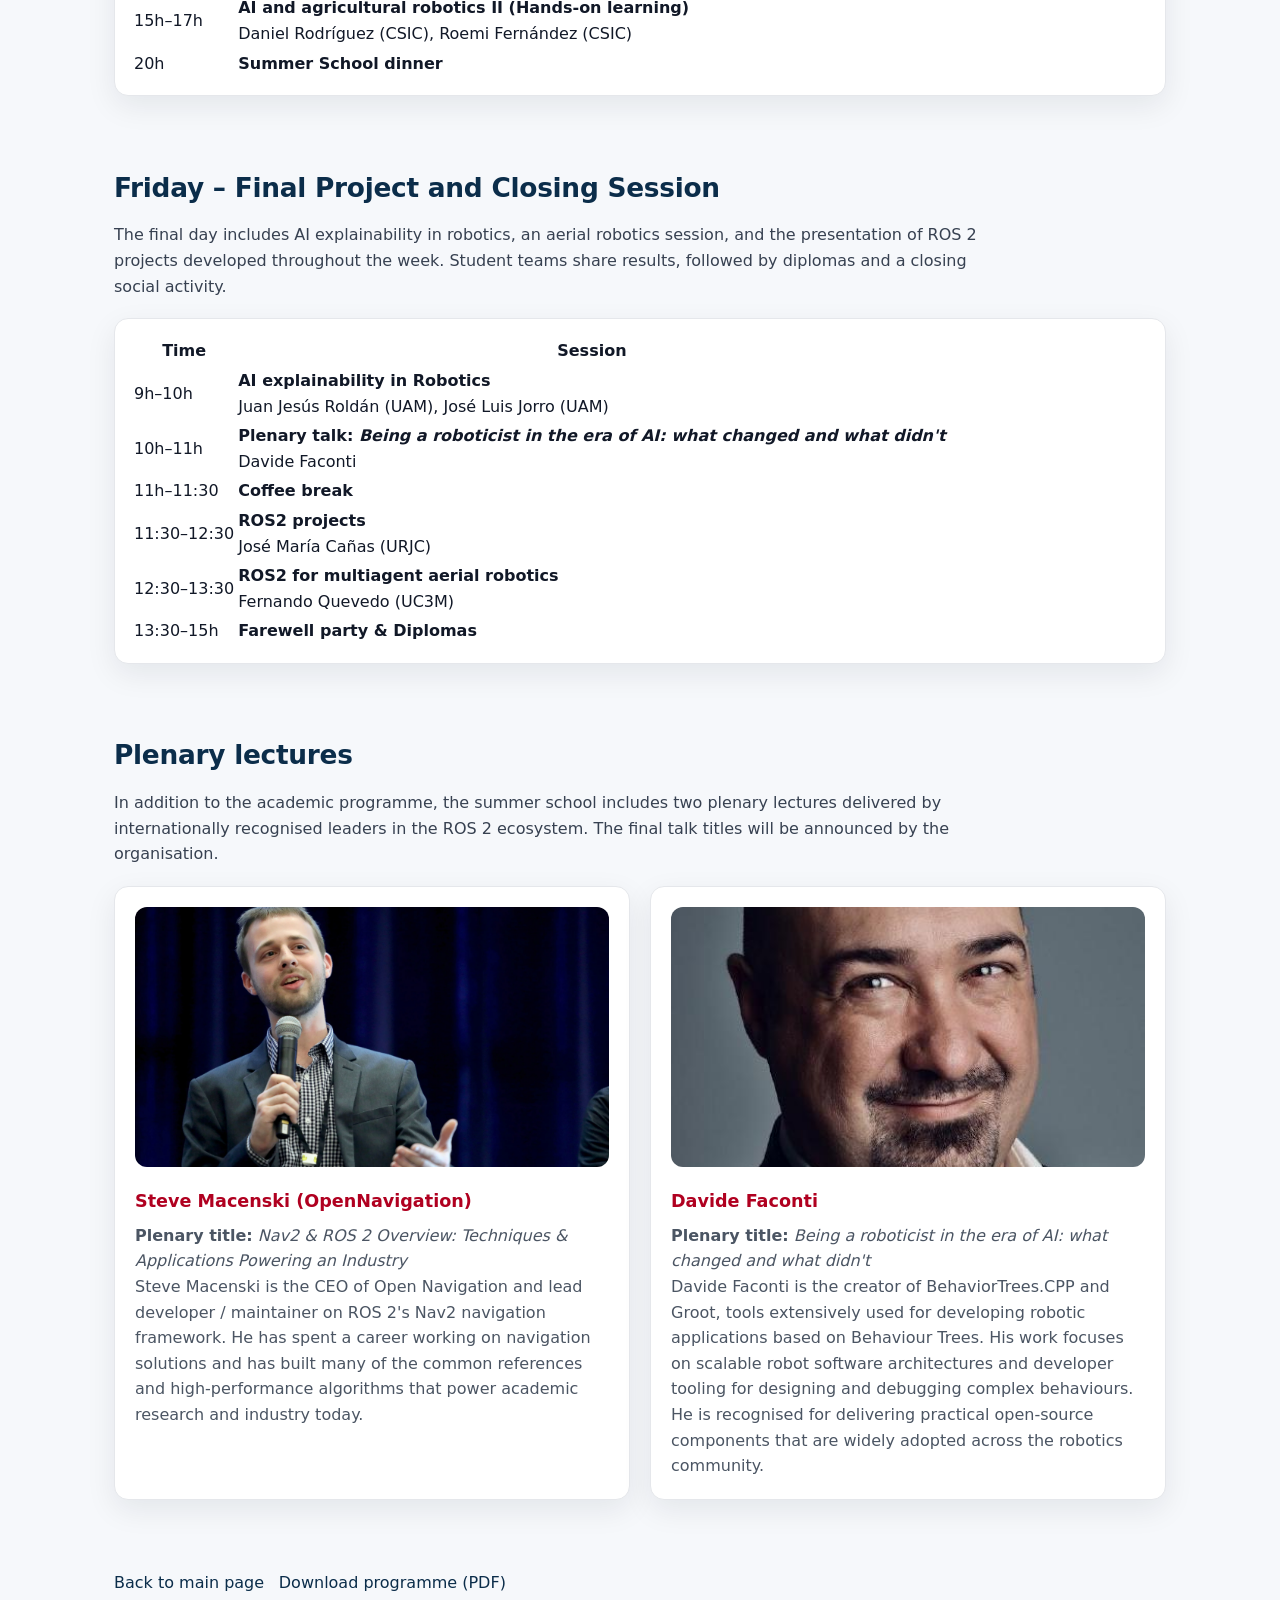
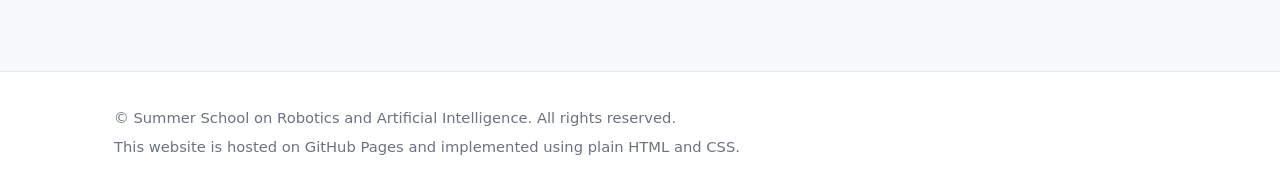
==== commit 195190d3: "Merge branch 'main' of https://github.com/IntelligentRoboticsLabs/RoboCity_ROS2_Summer_School_2026" ====
--- a/detailed_program.html
+++ b/detailed_program.html
@@ -295,7 +295,7 @@
 						<td class="time">10h–11h</td>
 						<td>
 							<strong>Reinforcement Learning for Robot Control in Dynamic Environments and ROS2</strong>
-							<div class="meta">Raúl Fernández (UCM)</div>
+							<div class="meta">Raúl Fernández, Jesús Chacón (UCM)</div>
 						</td>
 					</tr>
 					<tr>
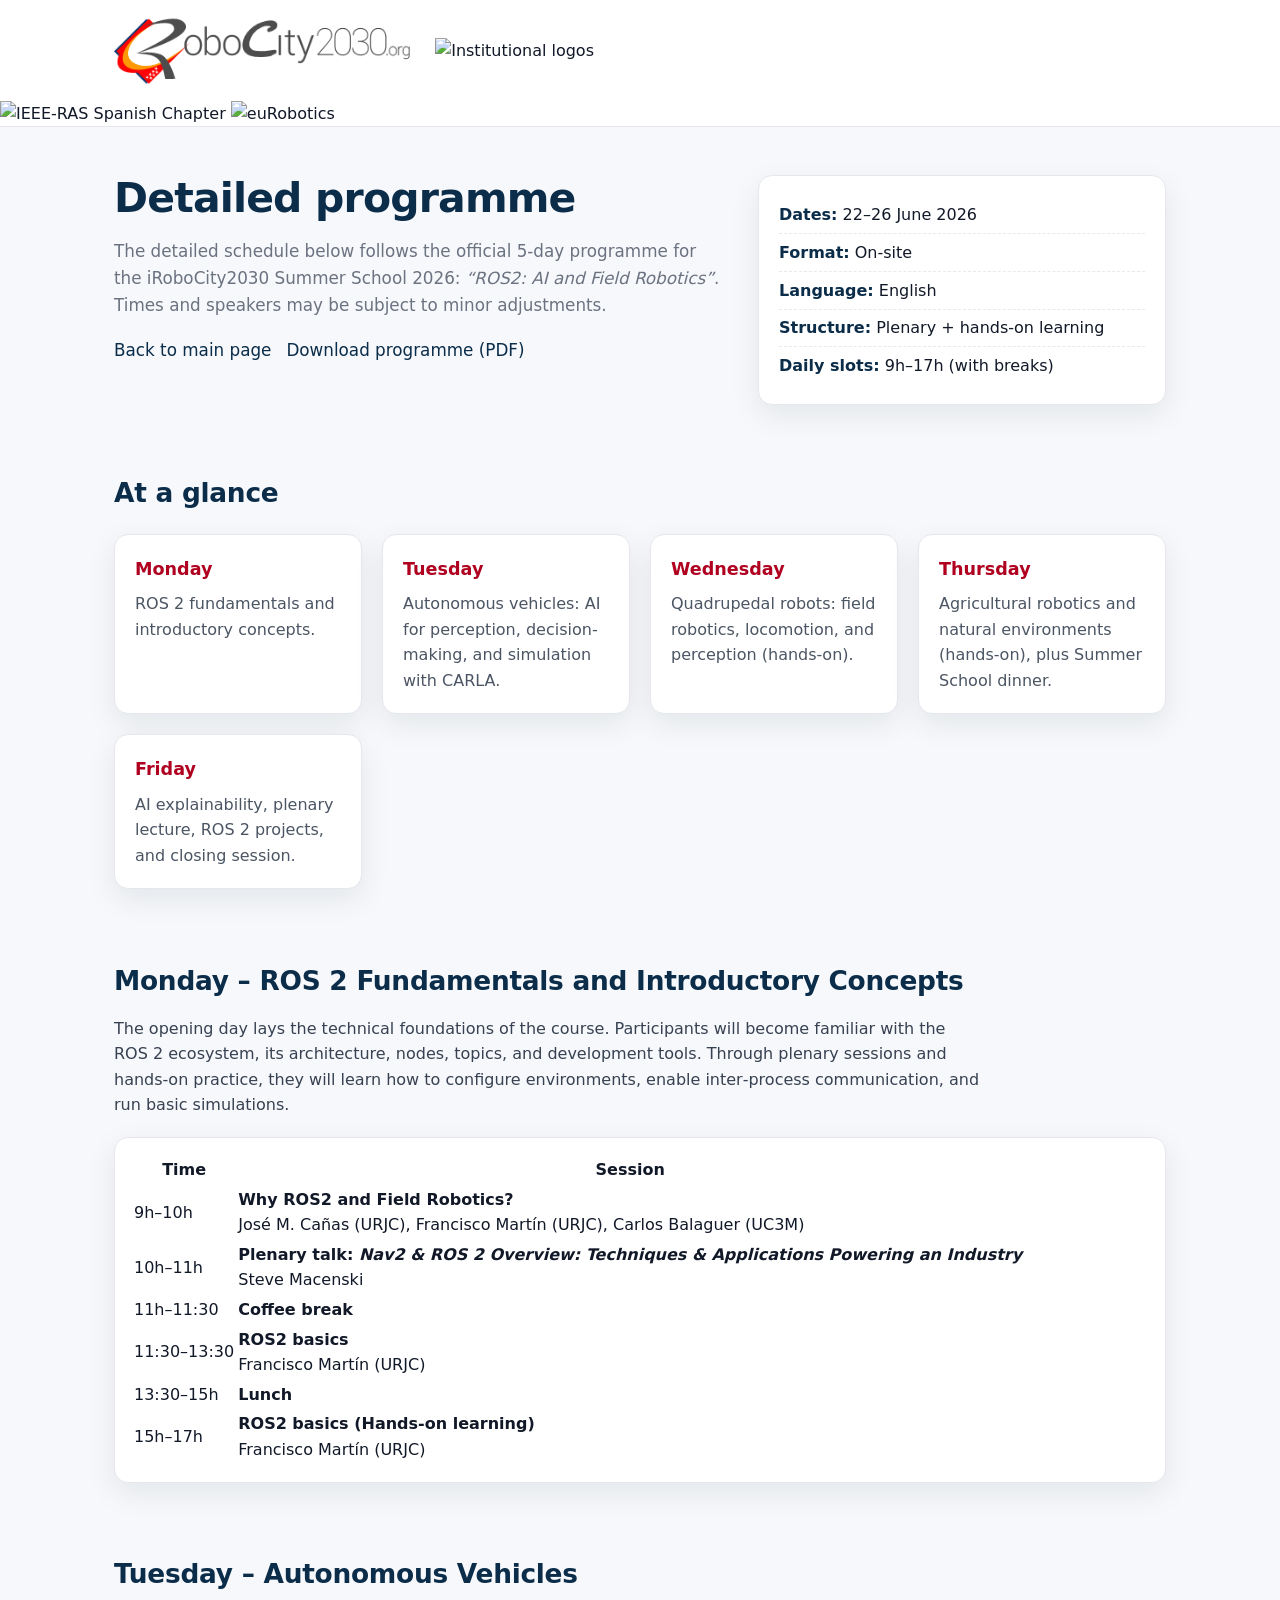
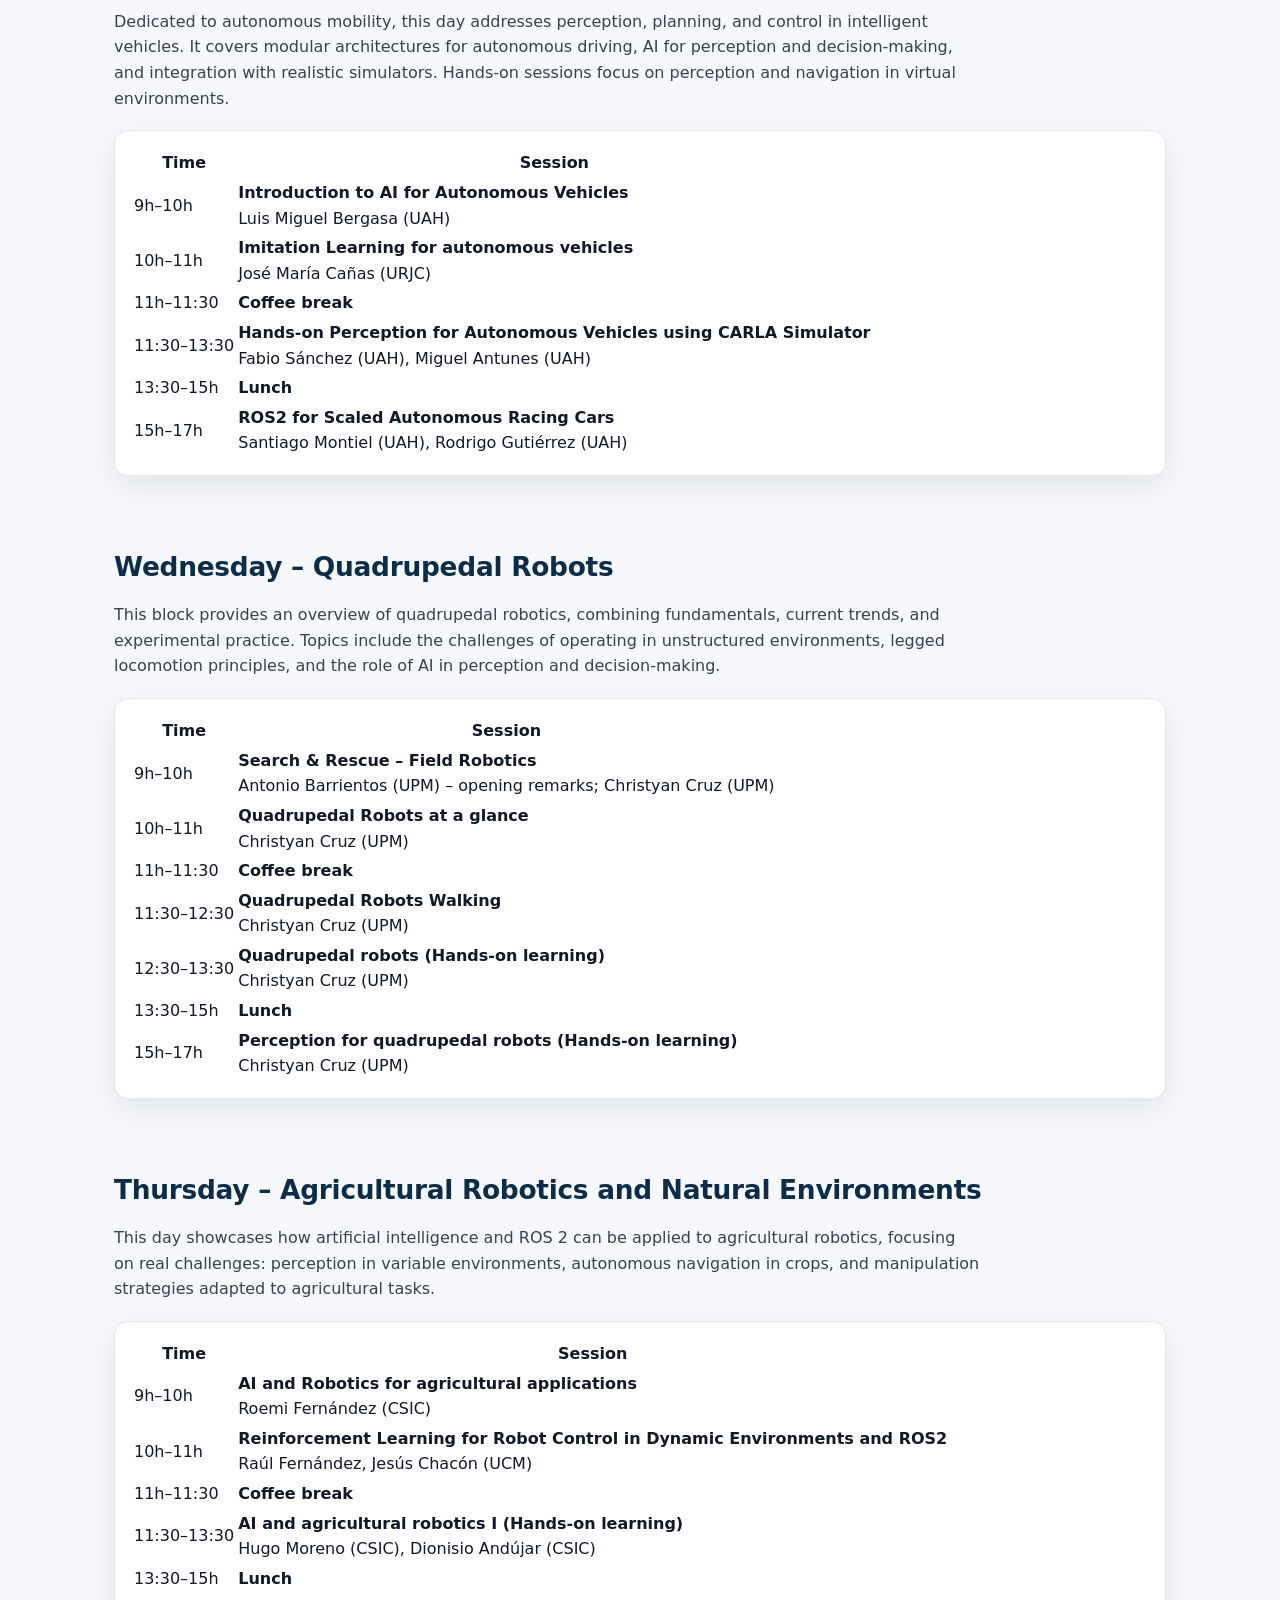
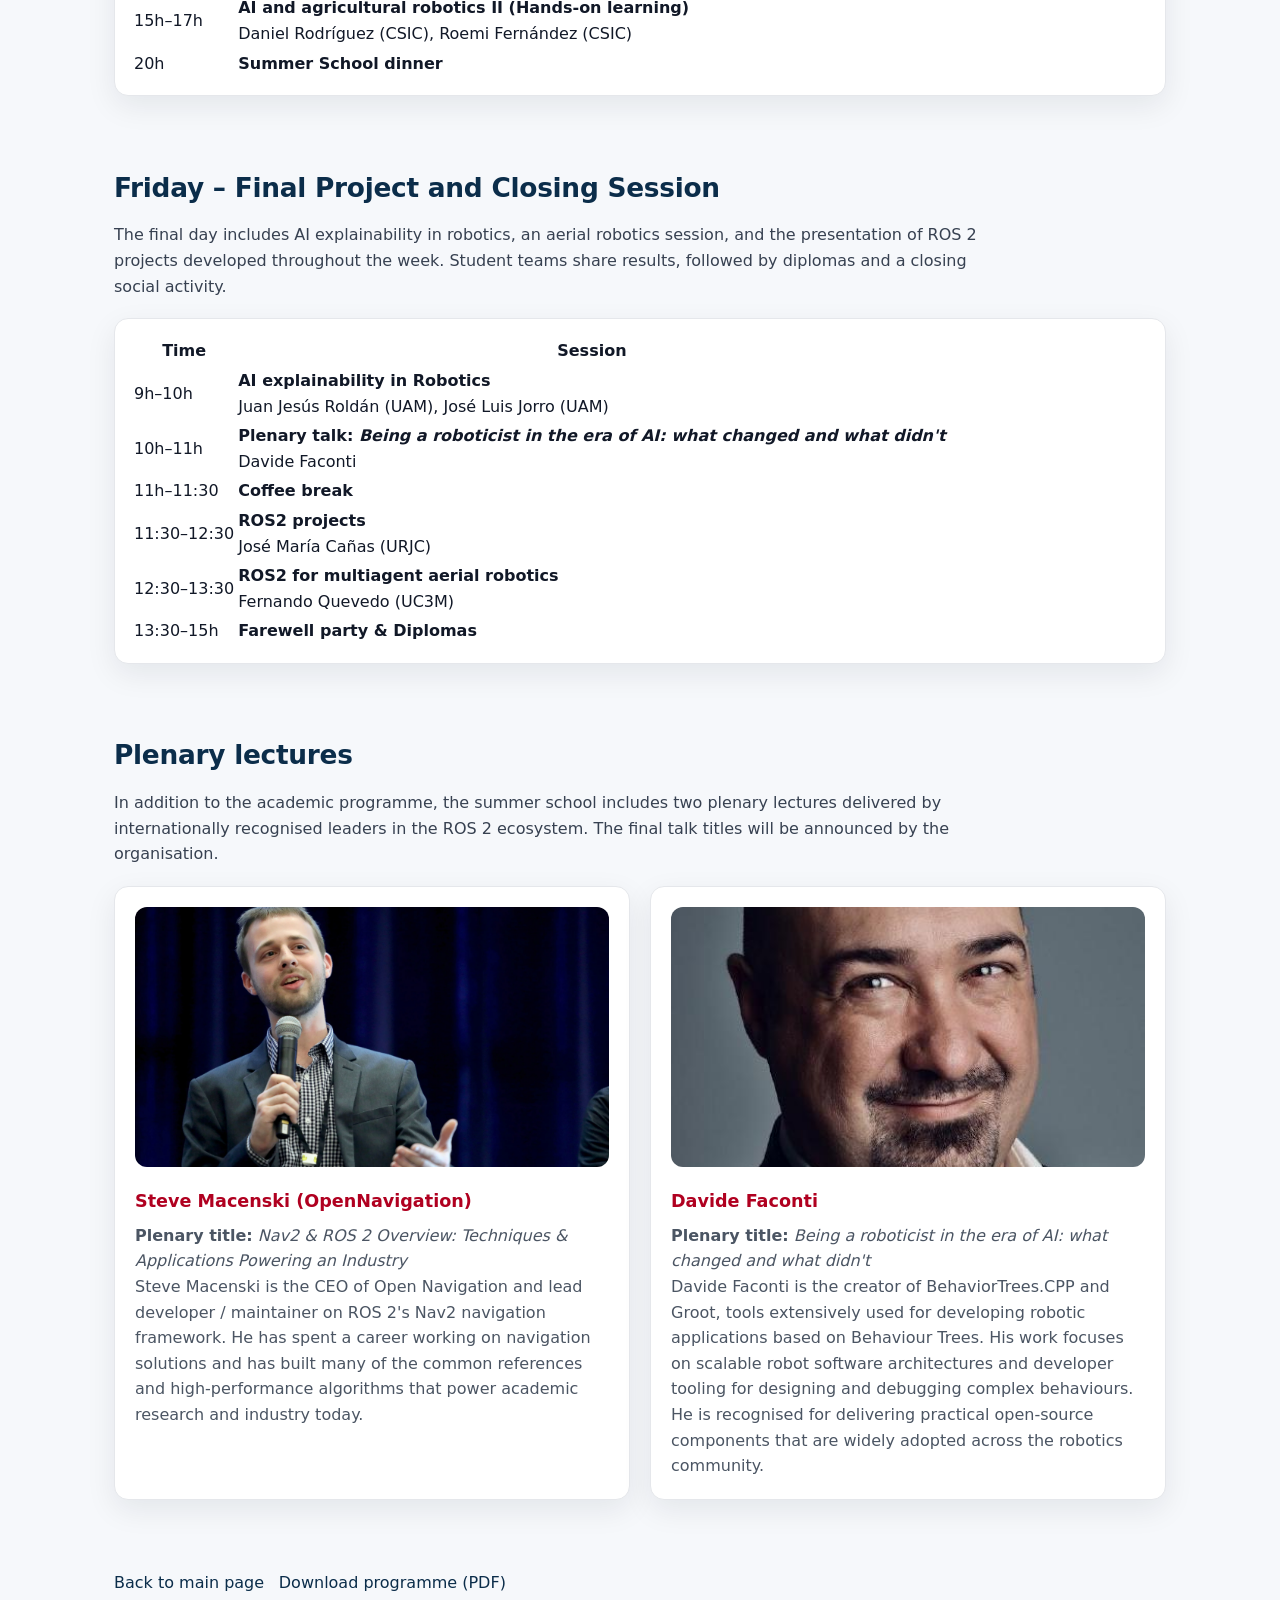
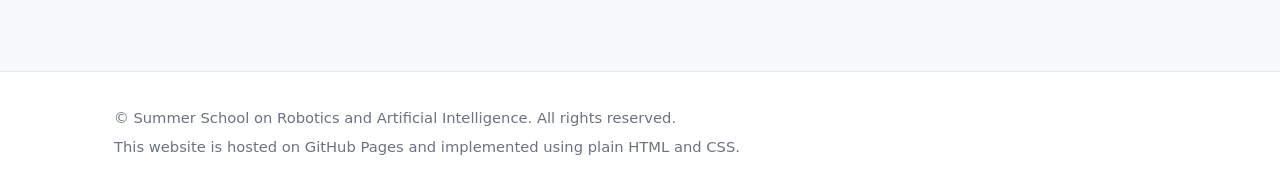
==== commit 1f2a2bf4: "Fixed img header Signed-off-by: Francisco Martín Rico <fmrico@gmail.com>" ====
--- a/detailed_program.html
+++ b/detailed_program.html
@@ -29,7 +29,7 @@
 <header>
 	<div class="header-inner">
 		<img src="img/robocity2030.png" alt="iRoboCity2030 logo" />
-		<img src="img/logos-header-test2_v3.png" alt="Institutional logos" />
+		<img src="img/logos-header.png" alt="Institutional logos" />
 	</div>
 	<div class="header-partners" aria-label="Partner logos">
 		<img src="img/logo-web-spanish-chapter.png" alt="IEEE-RAS Spanish Chapter" />
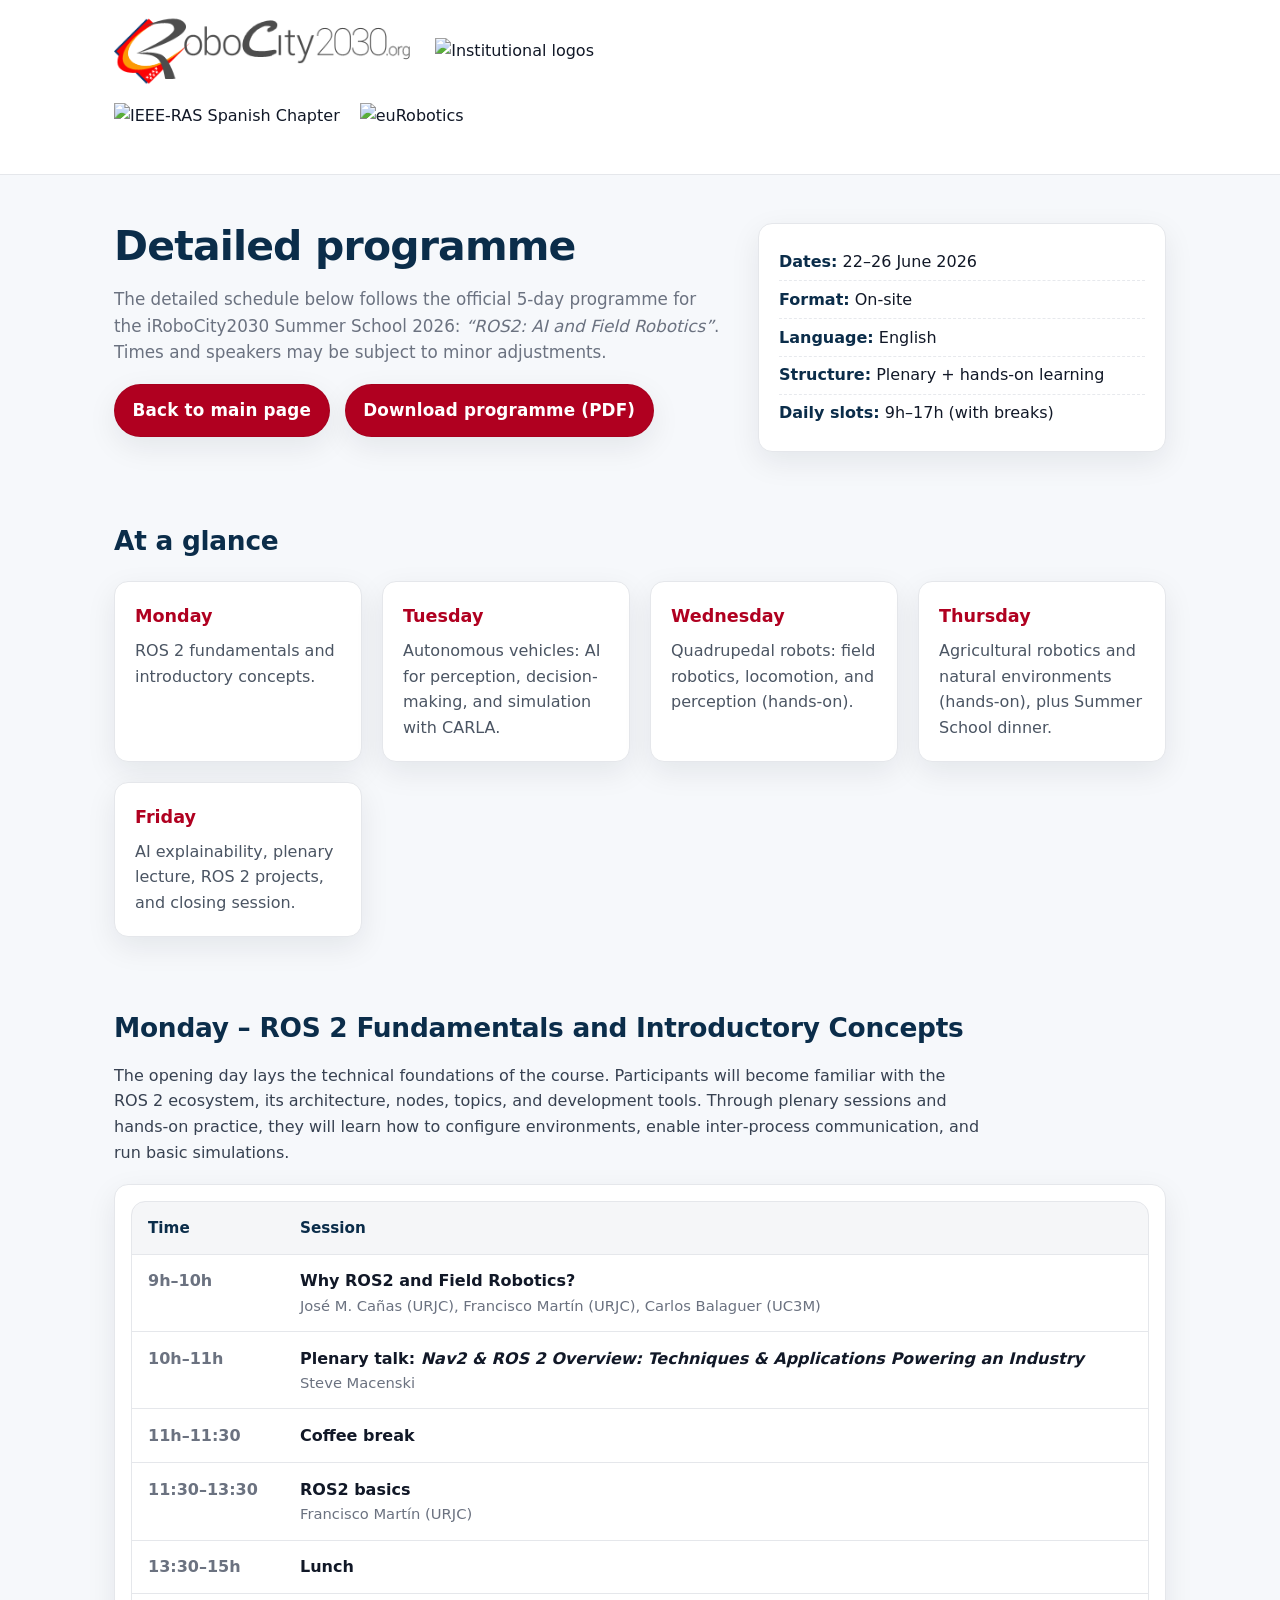
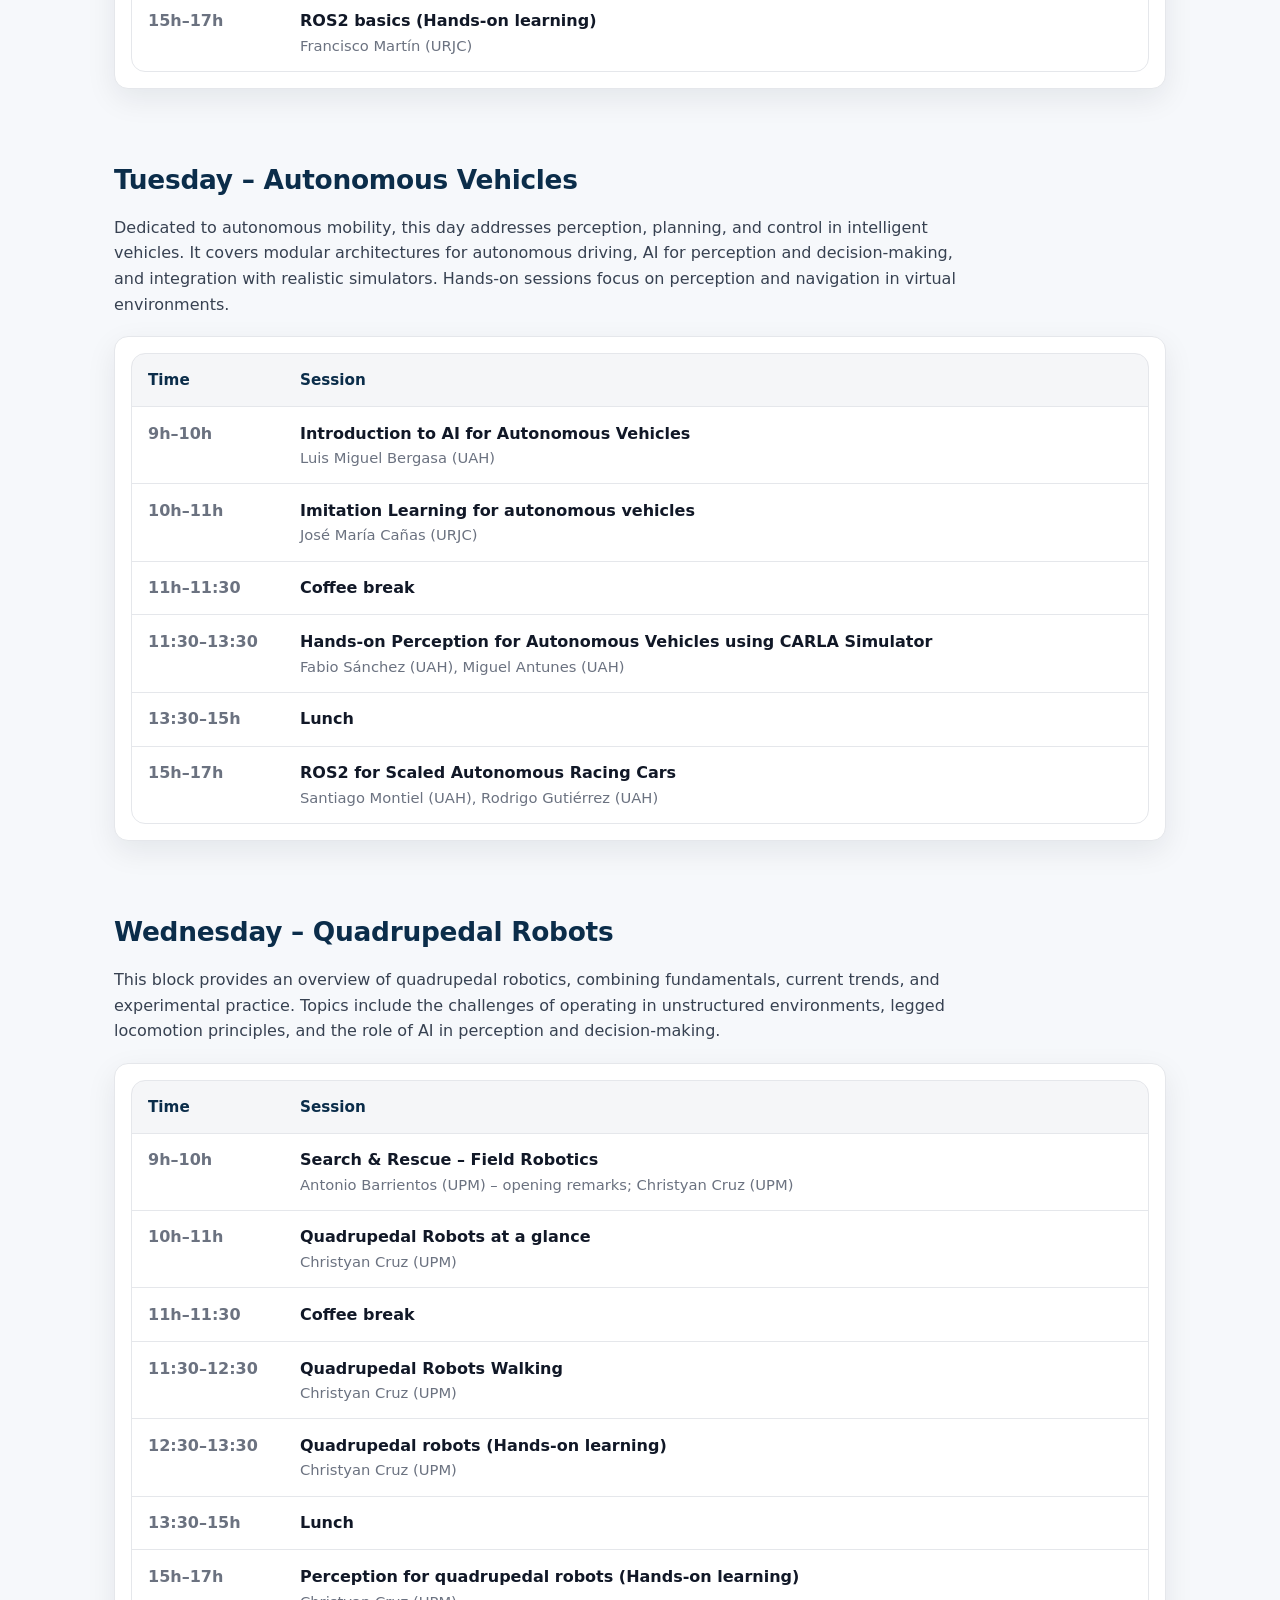
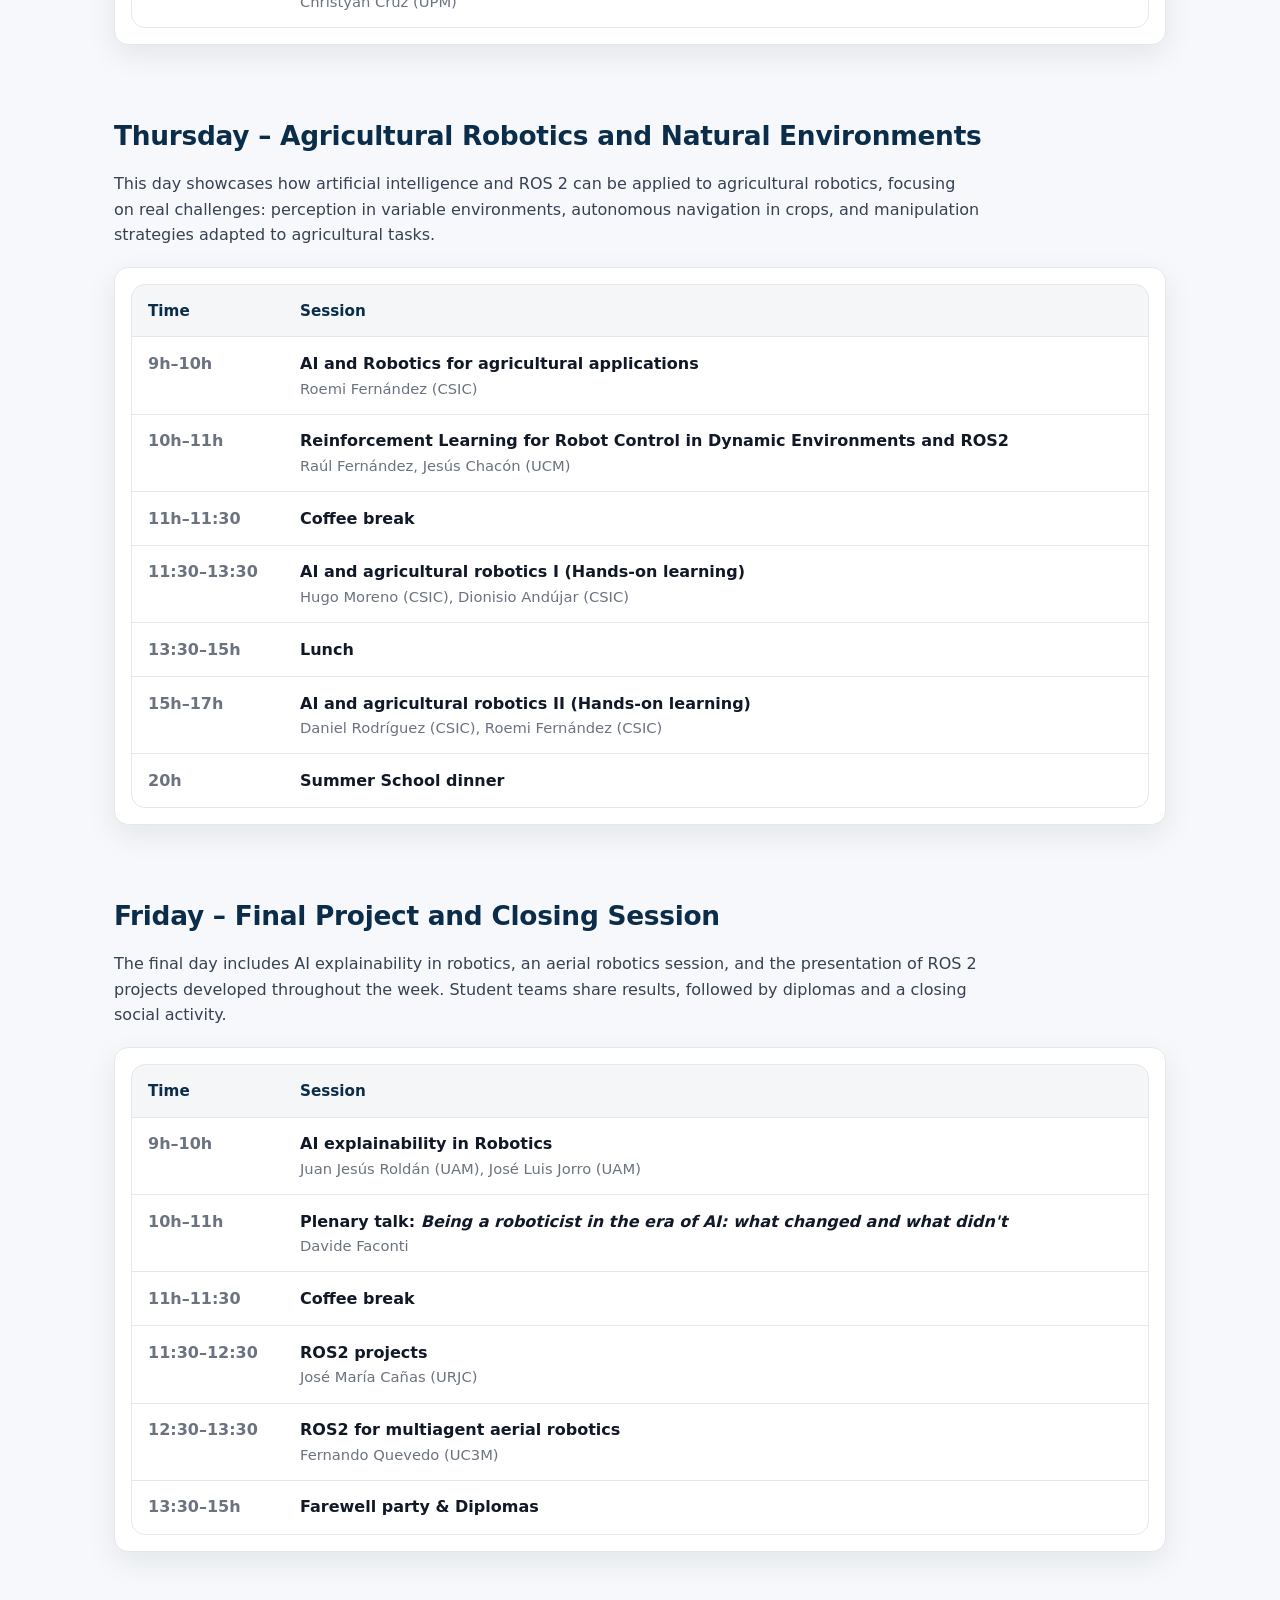
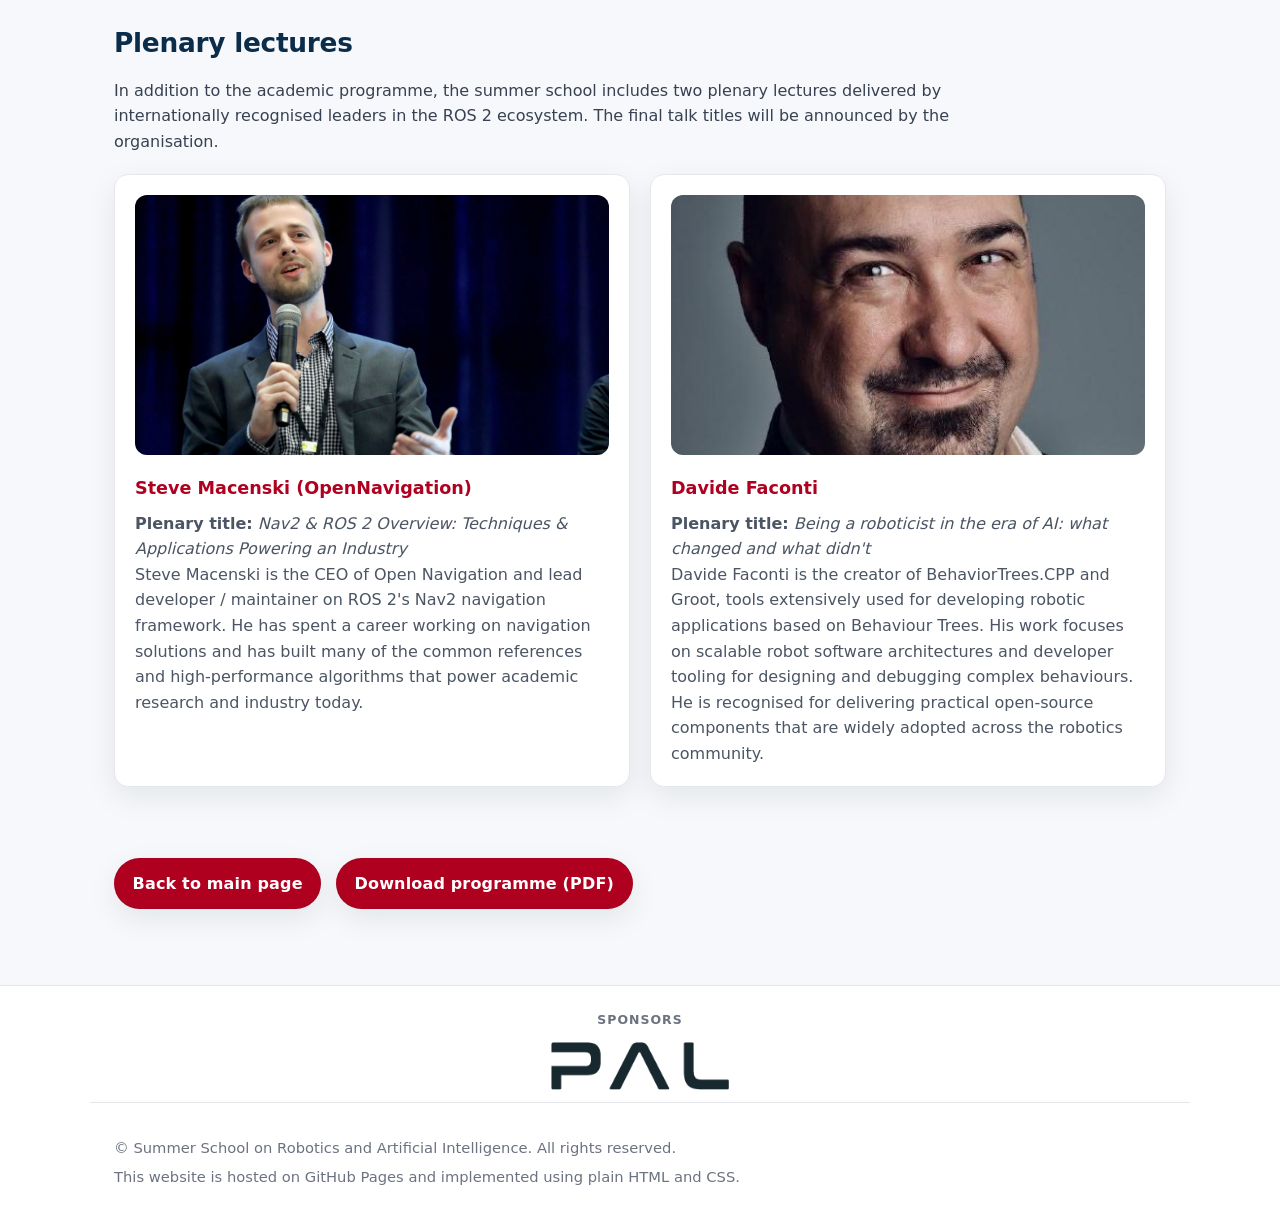
==== commit b693ee62: "Add PAL Robotics tp the sponsors Signed-off-by: Francisco Martín Rico <fmrico@gmail.com>" ====
--- a/detailed_program.html
+++ b/detailed_program.html
@@ -426,6 +426,12 @@
 </main>
 
 <footer>
+	<div class="footer-sponsors">
+		<p class="sponsors-label">Sponsors</p>
+		<div class="sponsors-logos">
+			<img src="img/palrobotics.png" alt="PAL Robotics" />
+		</div>
+	</div>
 	<div class="footer-inner">
 		<p>
 			© Summer School on Robotics and Artificial Intelligence. All rights reserved.
--- a/styles.css
+++ b/styles.css
@@ -27,6 +27,31 @@
 a { color: var(--primary); text-decoration: none; }
 a:hover { text-decoration: underline; }
 
+.button {
+  display: inline-flex;
+  align-items: center;
+  justify-content: center;
+  gap: 0.5rem;
+  padding: 0.75rem 1.1rem;
+  border-radius: 999px;
+  background: var(--secondary);
+  color: #ffffff;
+  font-weight: 700;
+  letter-spacing: 0.01em;
+  border: 1px solid rgba(0, 0, 0, 0.06);
+  box-shadow: var(--shadow);
+}
+
+.button:hover {
+  text-decoration: none;
+  filter: brightness(0.95);
+}
+
+.button:focus-visible {
+  outline: 3px solid rgba(176, 0, 32, 0.35);
+  outline-offset: 3px;
+}
+
 header {
   background: #ffffff;
   border-bottom: 1px solid var(--border);
@@ -45,6 +70,28 @@
   max-height: 72px;
   width: auto;
   display: block;
+}
+
+.header-partners {
+  max-width: var(--maxw);
+  margin: 0 auto;
+  padding: 0.15rem 1.5rem 0.9rem 1.5rem;
+  display: flex;
+  flex-wrap: wrap;
+  align-items: center;
+  justify-content: flex-start;
+  gap: 1.25rem;
+}
+
+.header-partners img {
+  height: 56px;
+  width: auto;
+  object-fit: contain;
+  display: block;
+}
+
+@media (max-width: 520px) {
+  .header-partners img { height: 48px; }
 }
 
 main {
@@ -141,10 +188,85 @@
   color: #4b5563;
 }
 
+.schedule {
+  width: 100%;
+  border-collapse: separate;
+  border-spacing: 0;
+  overflow: hidden;
+  border: 1px solid var(--border);
+  border-radius: var(--radius);
+  background: var(--card);
+}
+
+.schedule th,
+.schedule td {
+  padding: 0.85rem 1rem;
+  vertical-align: top;
+  border-bottom: 1px solid var(--border);
+}
+
+.schedule tr:last-child td {
+  border-bottom: none;
+}
+
+.schedule th {
+  text-align: left;
+  font-size: 0.95rem;
+  color: var(--primary);
+  background: rgba(11, 45, 74, 0.04);
+}
+
+.schedule td.time {
+  width: 9.5rem;
+  white-space: nowrap;
+  color: var(--muted);
+  font-weight: 600;
+}
+
+.schedule .meta {
+  color: var(--muted);
+  font-size: 0.92rem;
+}
+
 footer {
   background: #ffffff;
   border-top: 1px solid var(--border);
   margin-top: 2.5rem;
+}
+
+.footer-sponsors {
+  max-width: var(--maxw);
+  margin: 0 auto;
+  padding: 1.5rem 1.5rem 0.75rem 1.5rem;
+  display: flex;
+  flex-direction: column;
+  align-items: center;
+  gap: 0.75rem;
+  border-bottom: 1px solid var(--border);
+}
+
+.sponsors-label {
+  margin: 0;
+  font-size: 0.78rem;
+  font-weight: 700;
+  letter-spacing: 0.08em;
+  text-transform: uppercase;
+  color: var(--muted);
+}
+
+.sponsors-logos {
+  display: flex;
+  flex-wrap: wrap;
+  align-items: center;
+  justify-content: center;
+  gap: 2rem;
+}
+
+.sponsors-logos img {
+  height: 48px;
+  width: auto;
+  object-fit: contain;
+  display: block;
 }
 
 .footer-inner {
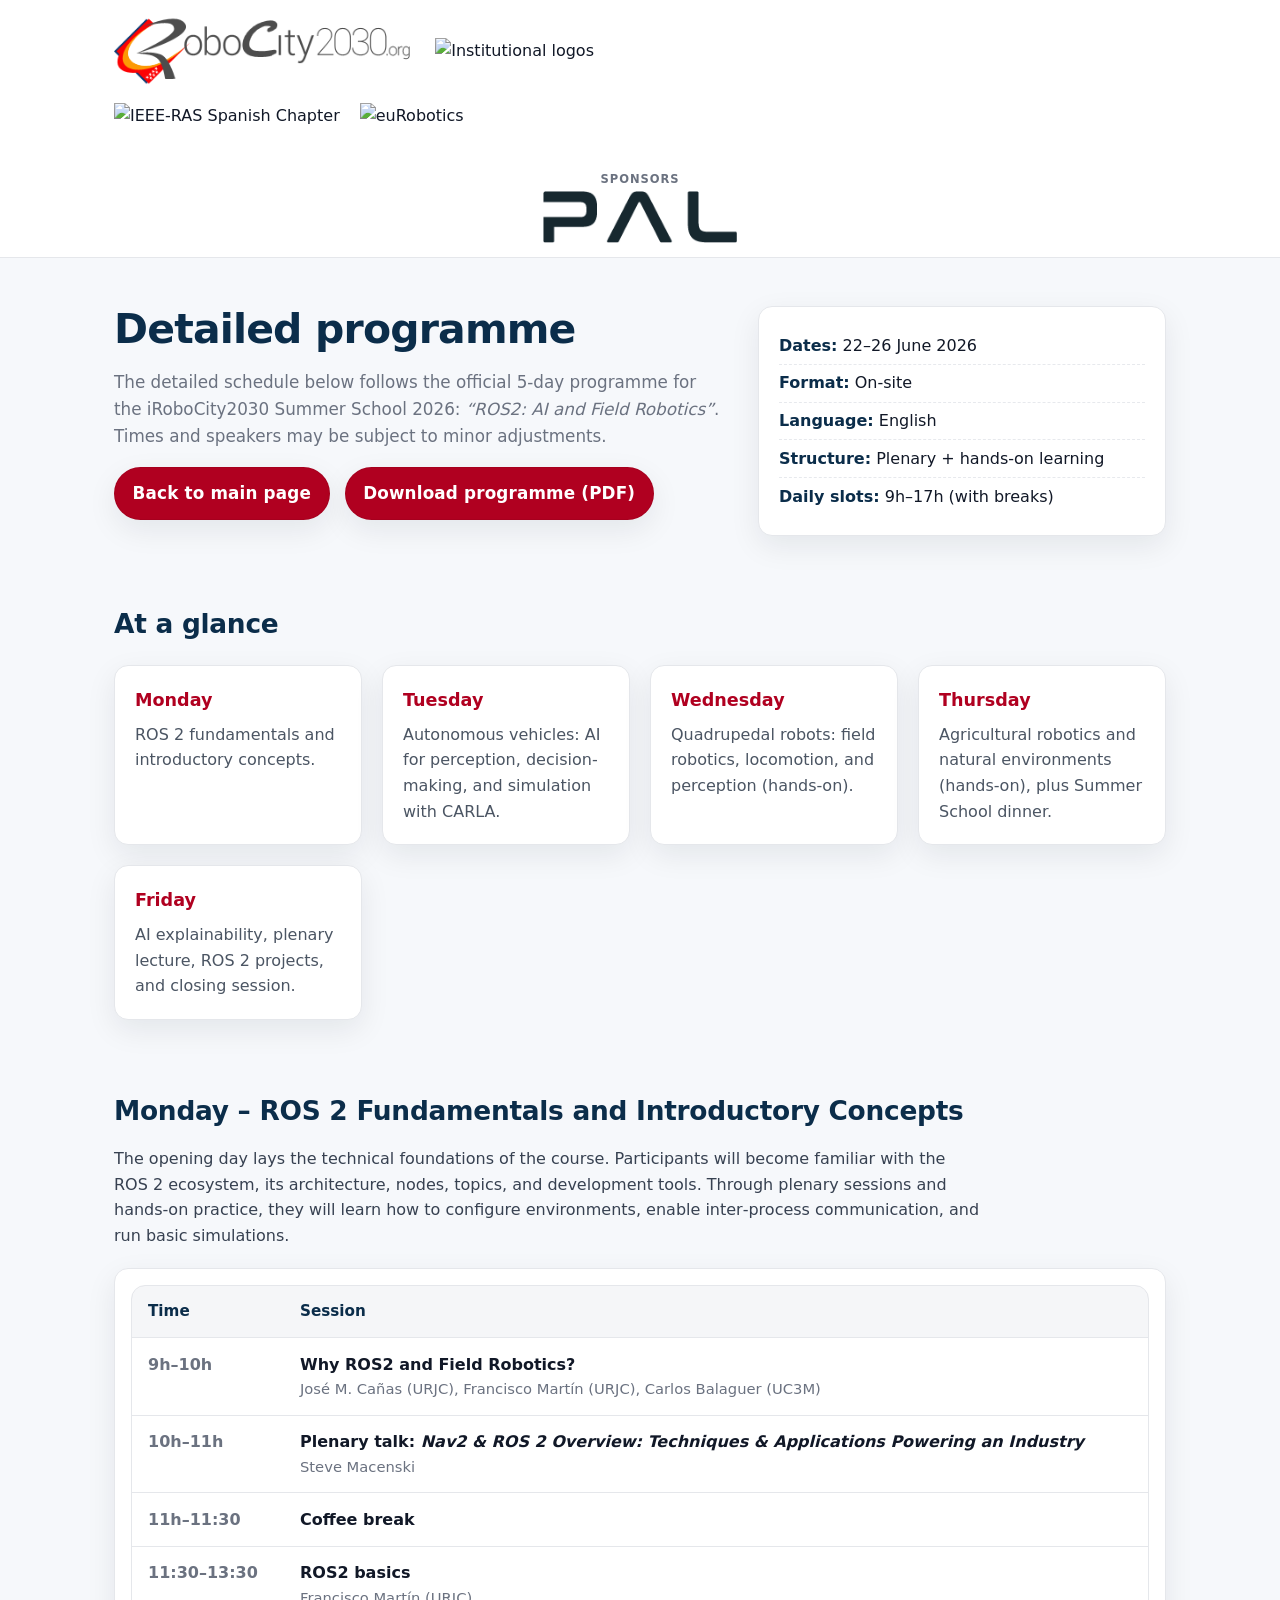
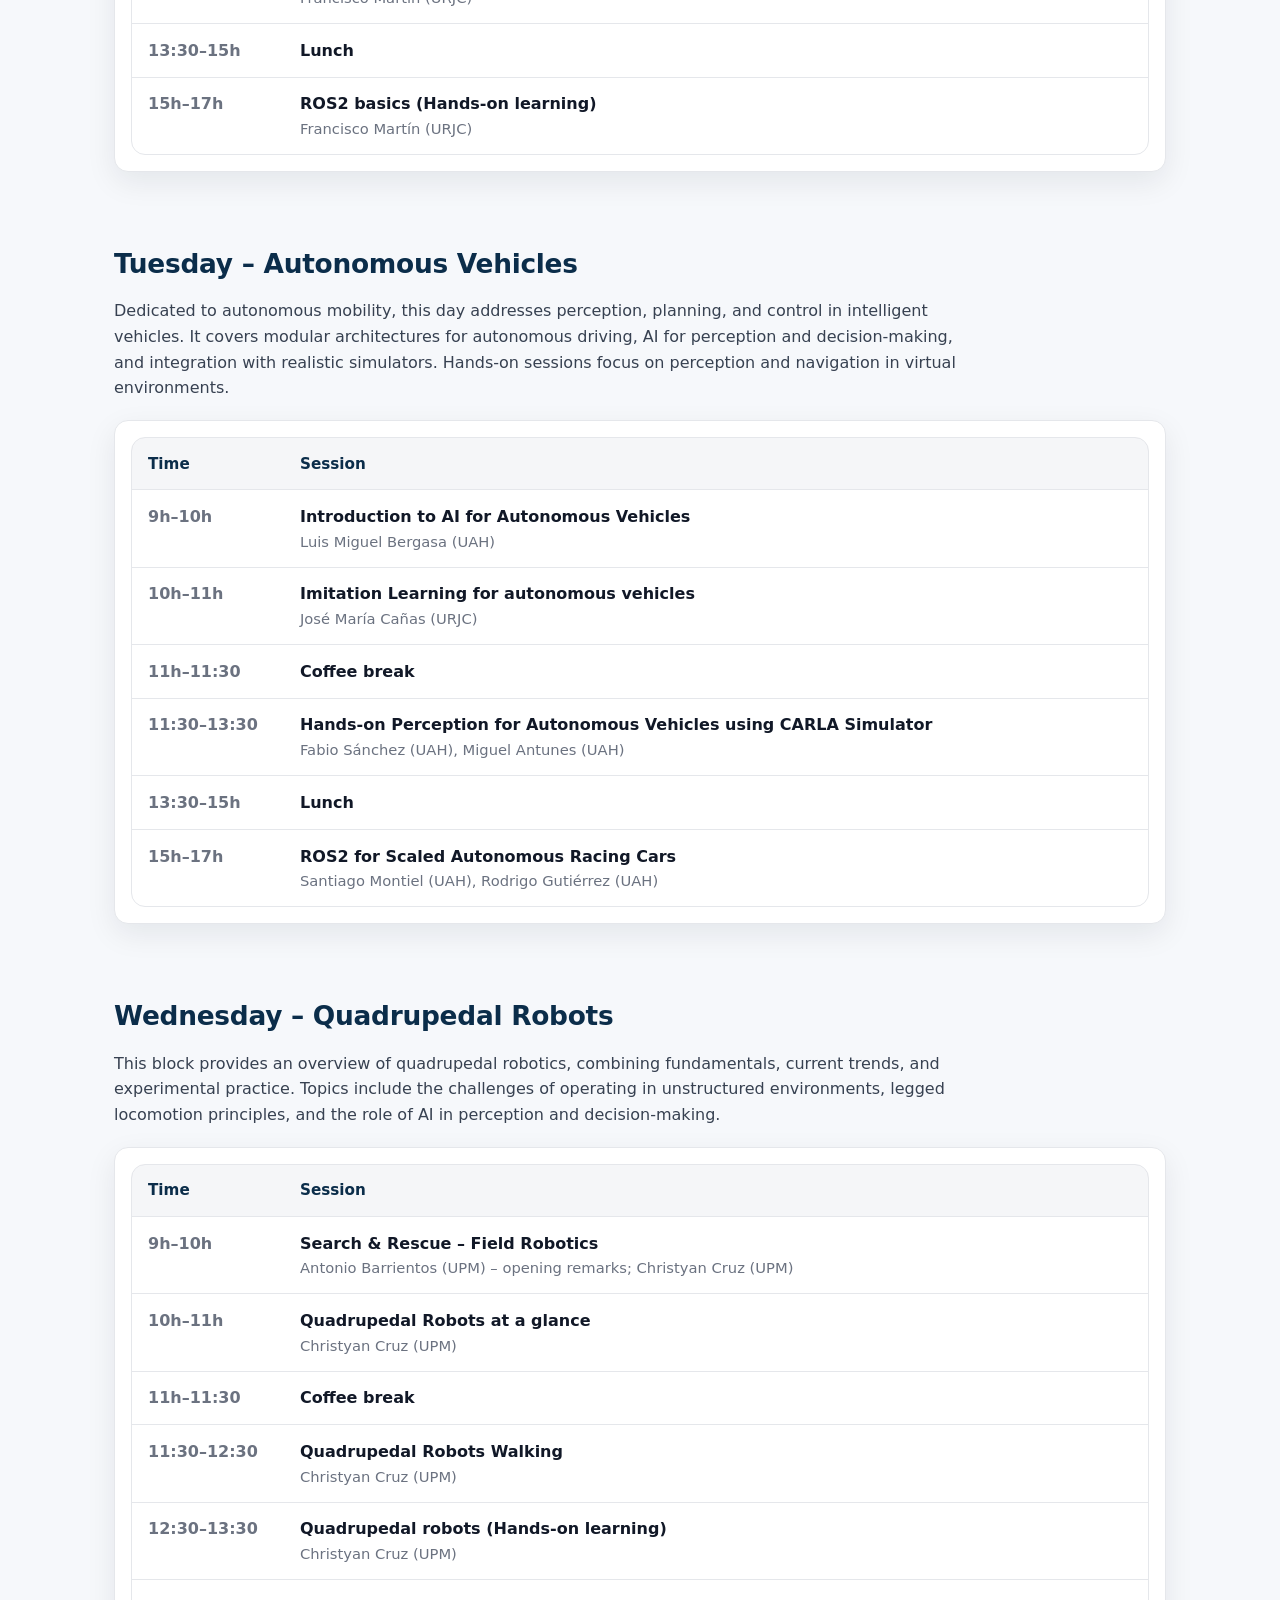
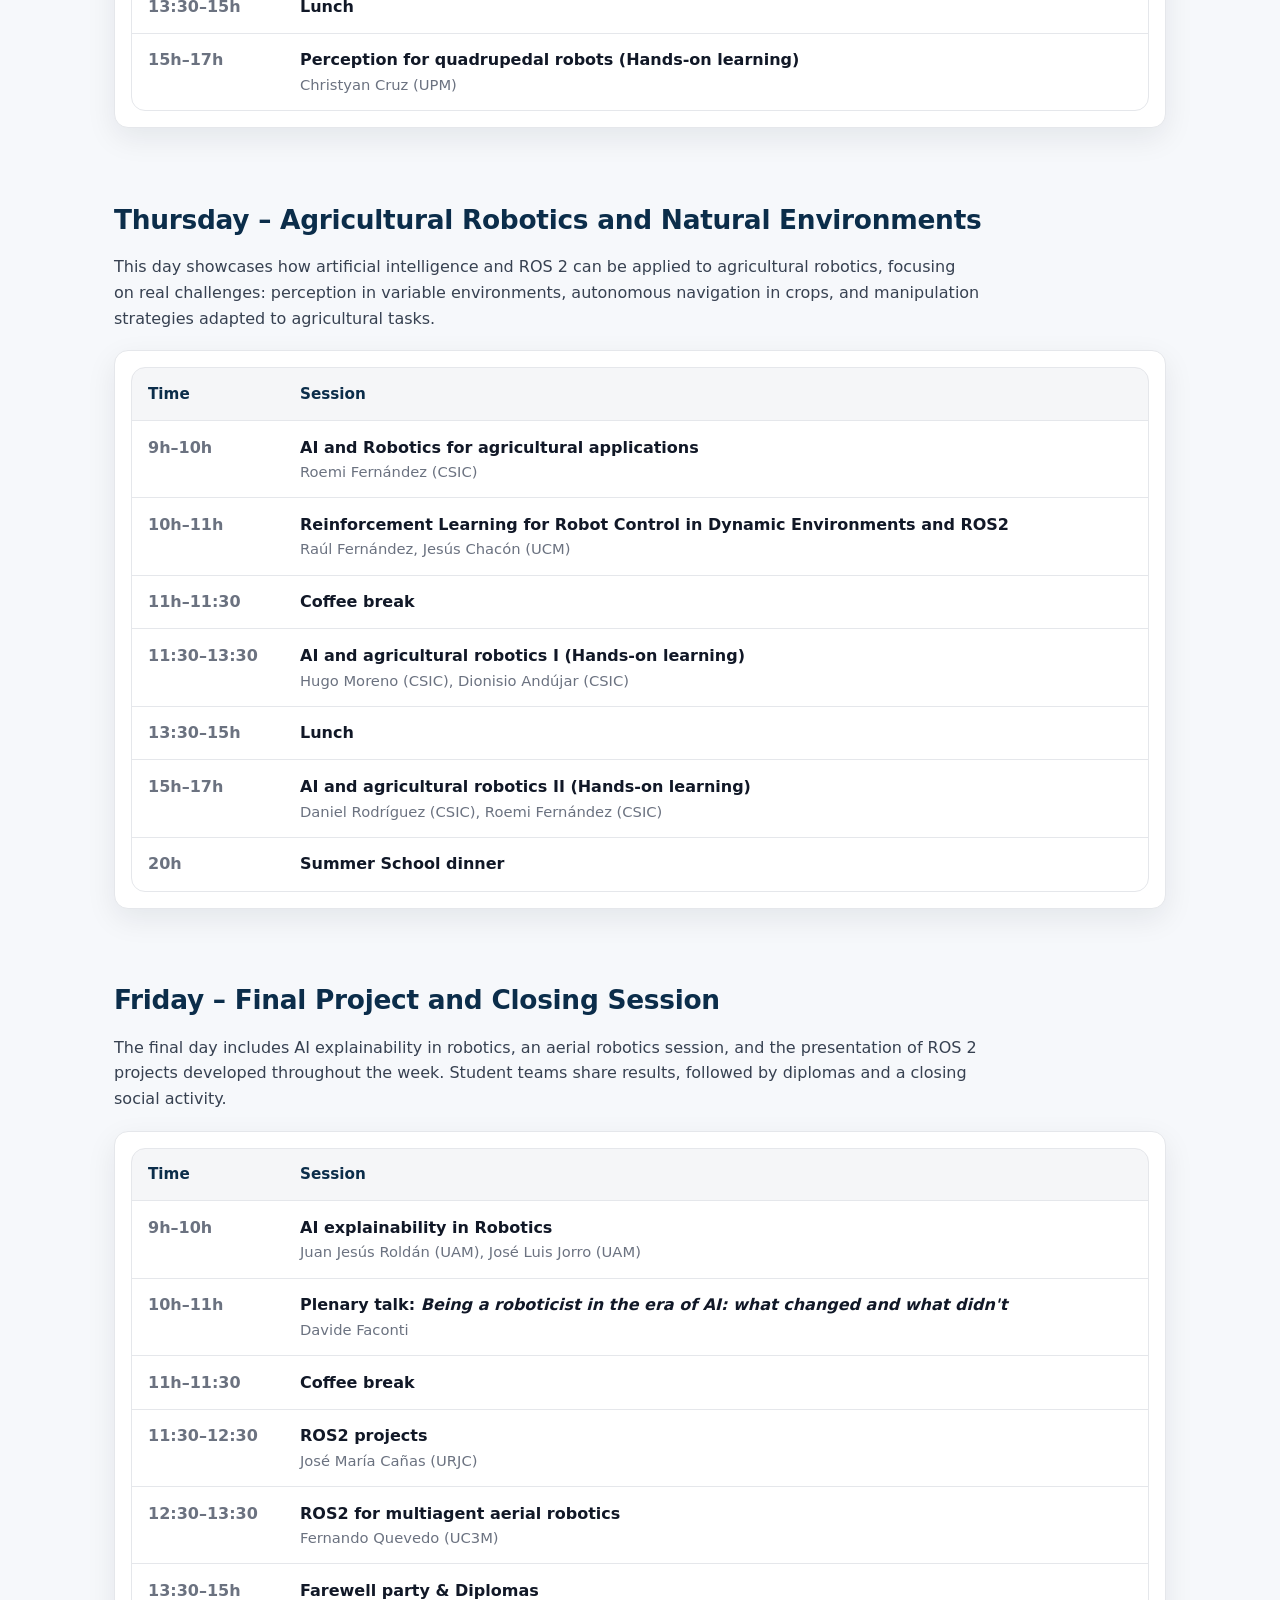
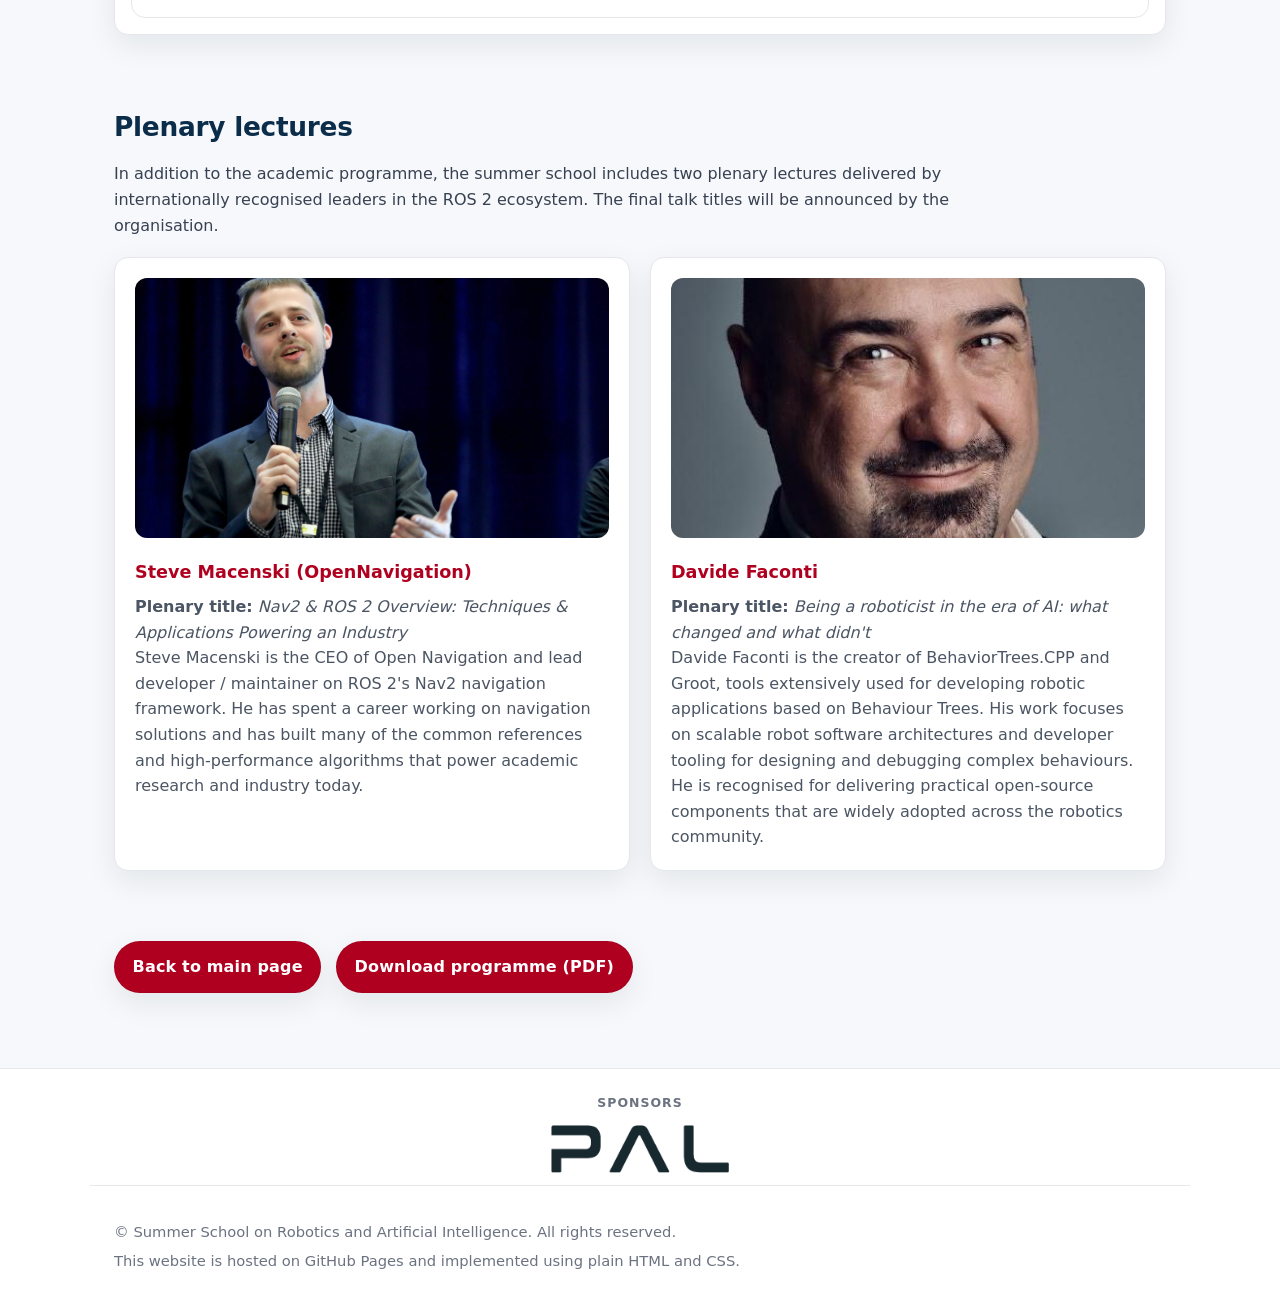
==== commit 7ec5c330: "Logo arriba Signed-off-by: Francisco Martín Rico <fmrico@gmail.com>" ====
--- a/detailed_program.html
+++ b/detailed_program.html
@@ -34,6 +34,10 @@
 	<div class="header-partners" aria-label="Partner logos">
 		<img src="img/logo-web-spanish-chapter.png" alt="IEEE-RAS Spanish Chapter" />
 		<img src="img/euRobotics_logo.png" alt="euRobotics" />
+	</div>
+	<div class="header-sponsor" aria-label="Sponsor logo">
+		<p class="header-sponsor-label">Sponsors</p>
+		<img src="img/palrobotics.png" alt="PAL Robotics" />
 	</div>
 </header>
 
--- a/styles.css
+++ b/styles.css
@@ -90,8 +90,37 @@
   display: block;
 }
 
+.header-sponsor {
+  max-width: var(--maxw);
+  margin: 0 auto;
+  padding: 0 1.5rem 0.9rem 1.5rem;
+  display: flex;
+  flex-direction: column;
+  align-items: center;
+  justify-content: center;
+  gap: 0.35rem;
+}
+
+.header-sponsor-label {
+  margin: 0;
+  font-size: 0.72rem;
+  line-height: 1;
+  font-weight: 700;
+  letter-spacing: 0.08em;
+  text-transform: uppercase;
+  color: var(--muted);
+}
+
+.header-sponsor img {
+  height: 52px;
+  width: auto;
+  object-fit: contain;
+  display: block;
+}
+
 @media (max-width: 520px) {
   .header-partners img { height: 48px; }
+  .header-sponsor img { height: 44px; }
 }
 
 main {
